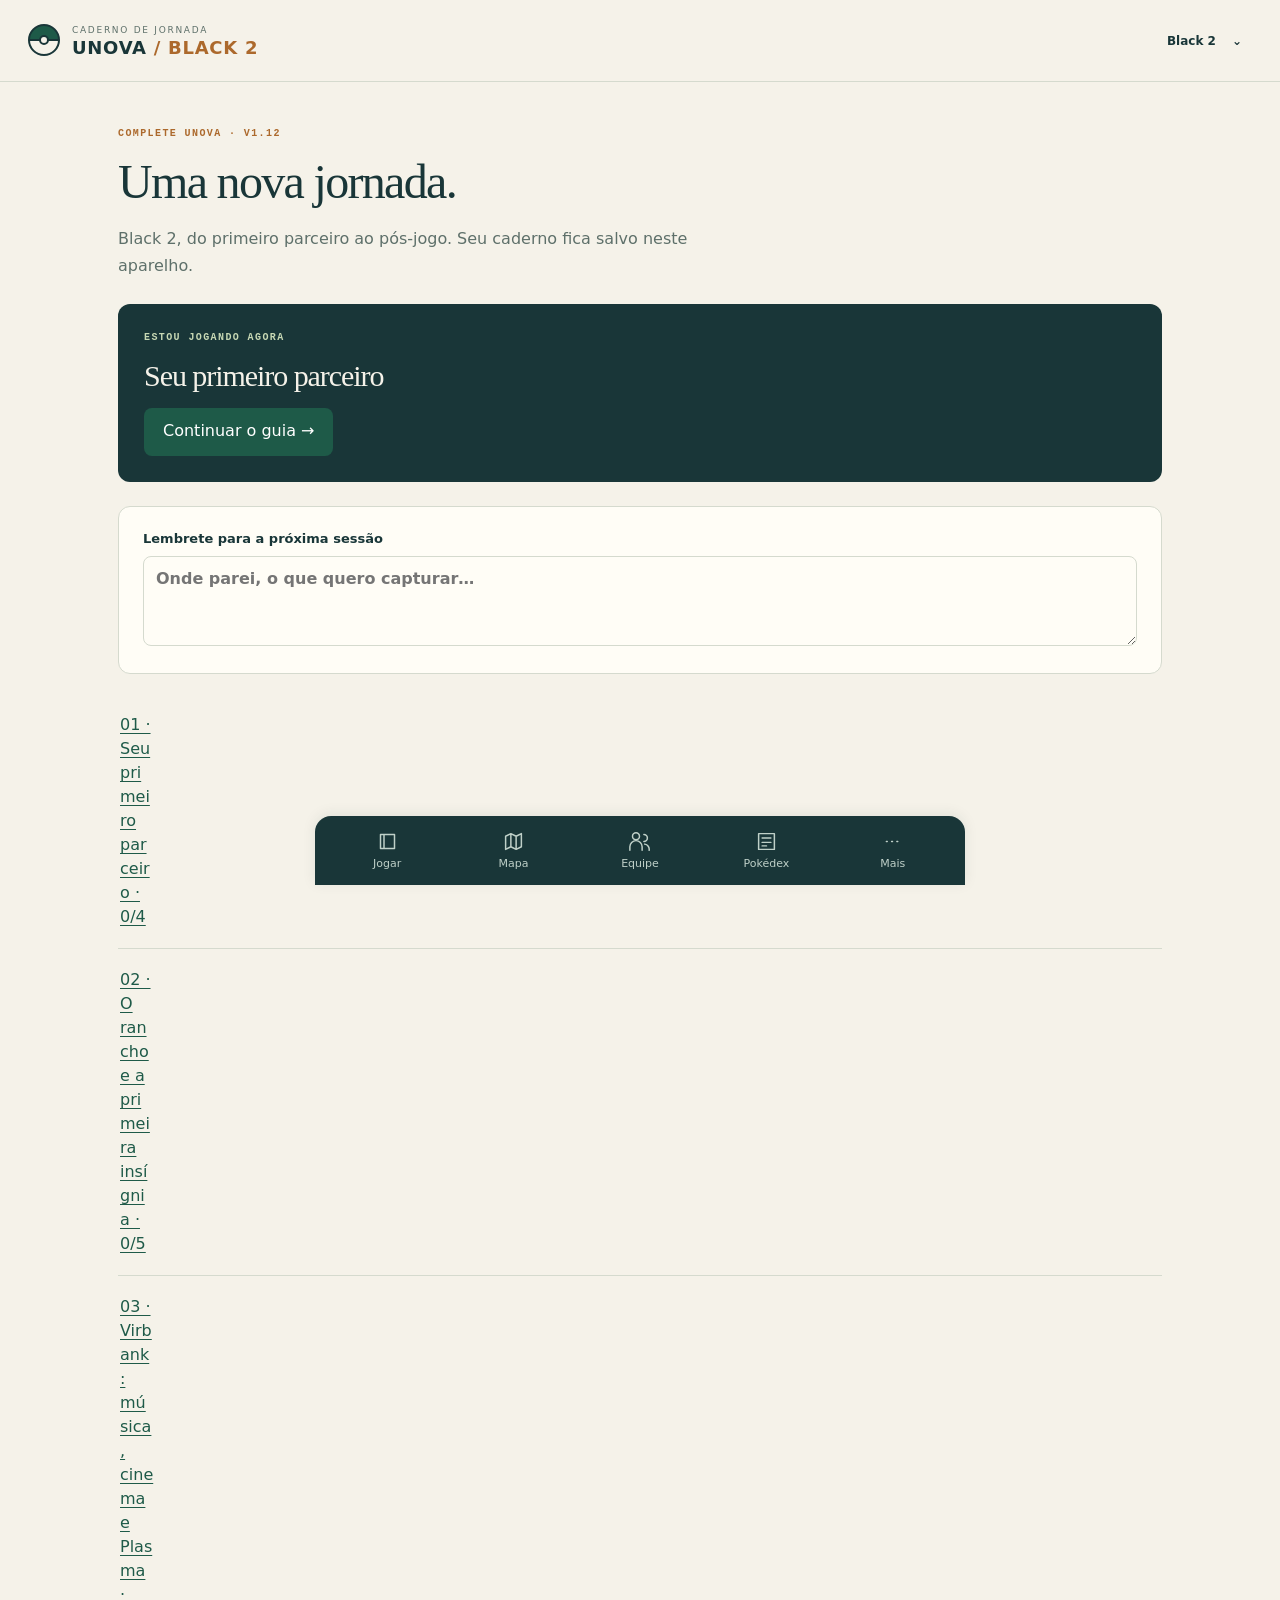
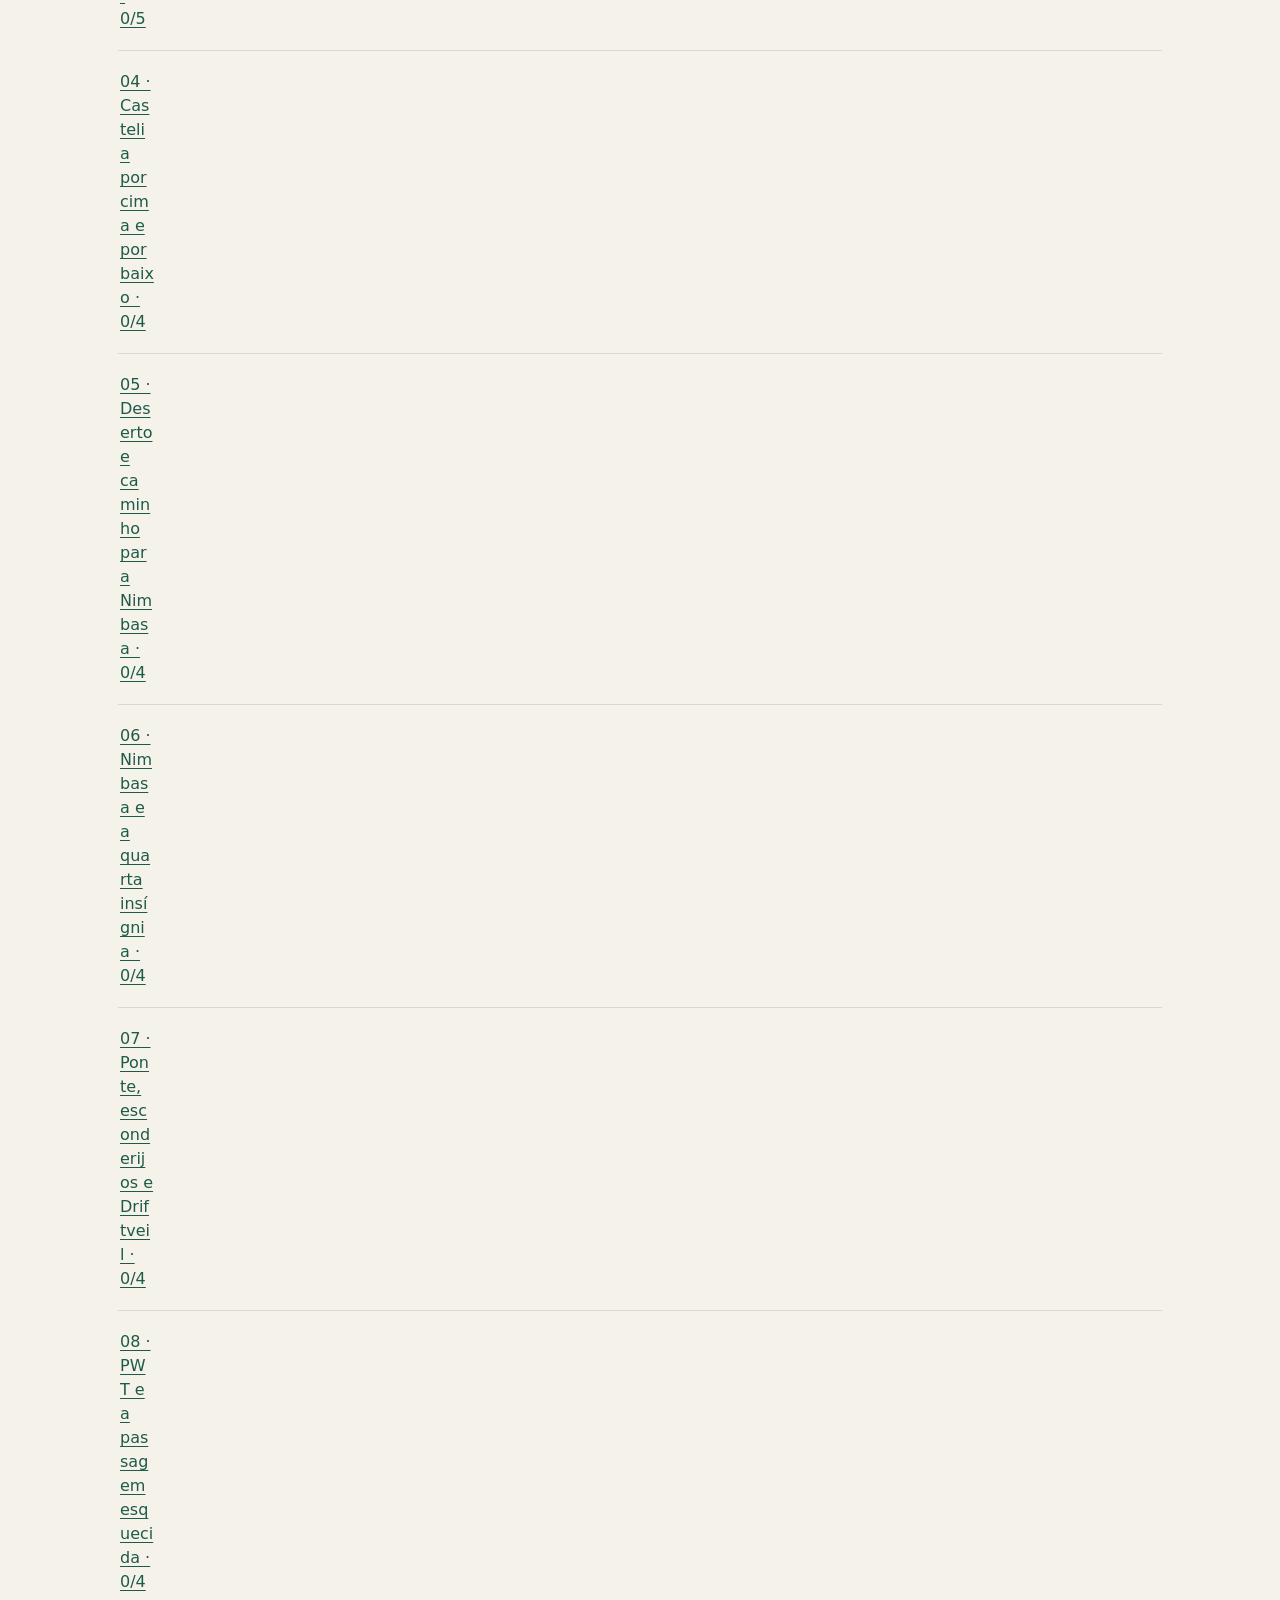
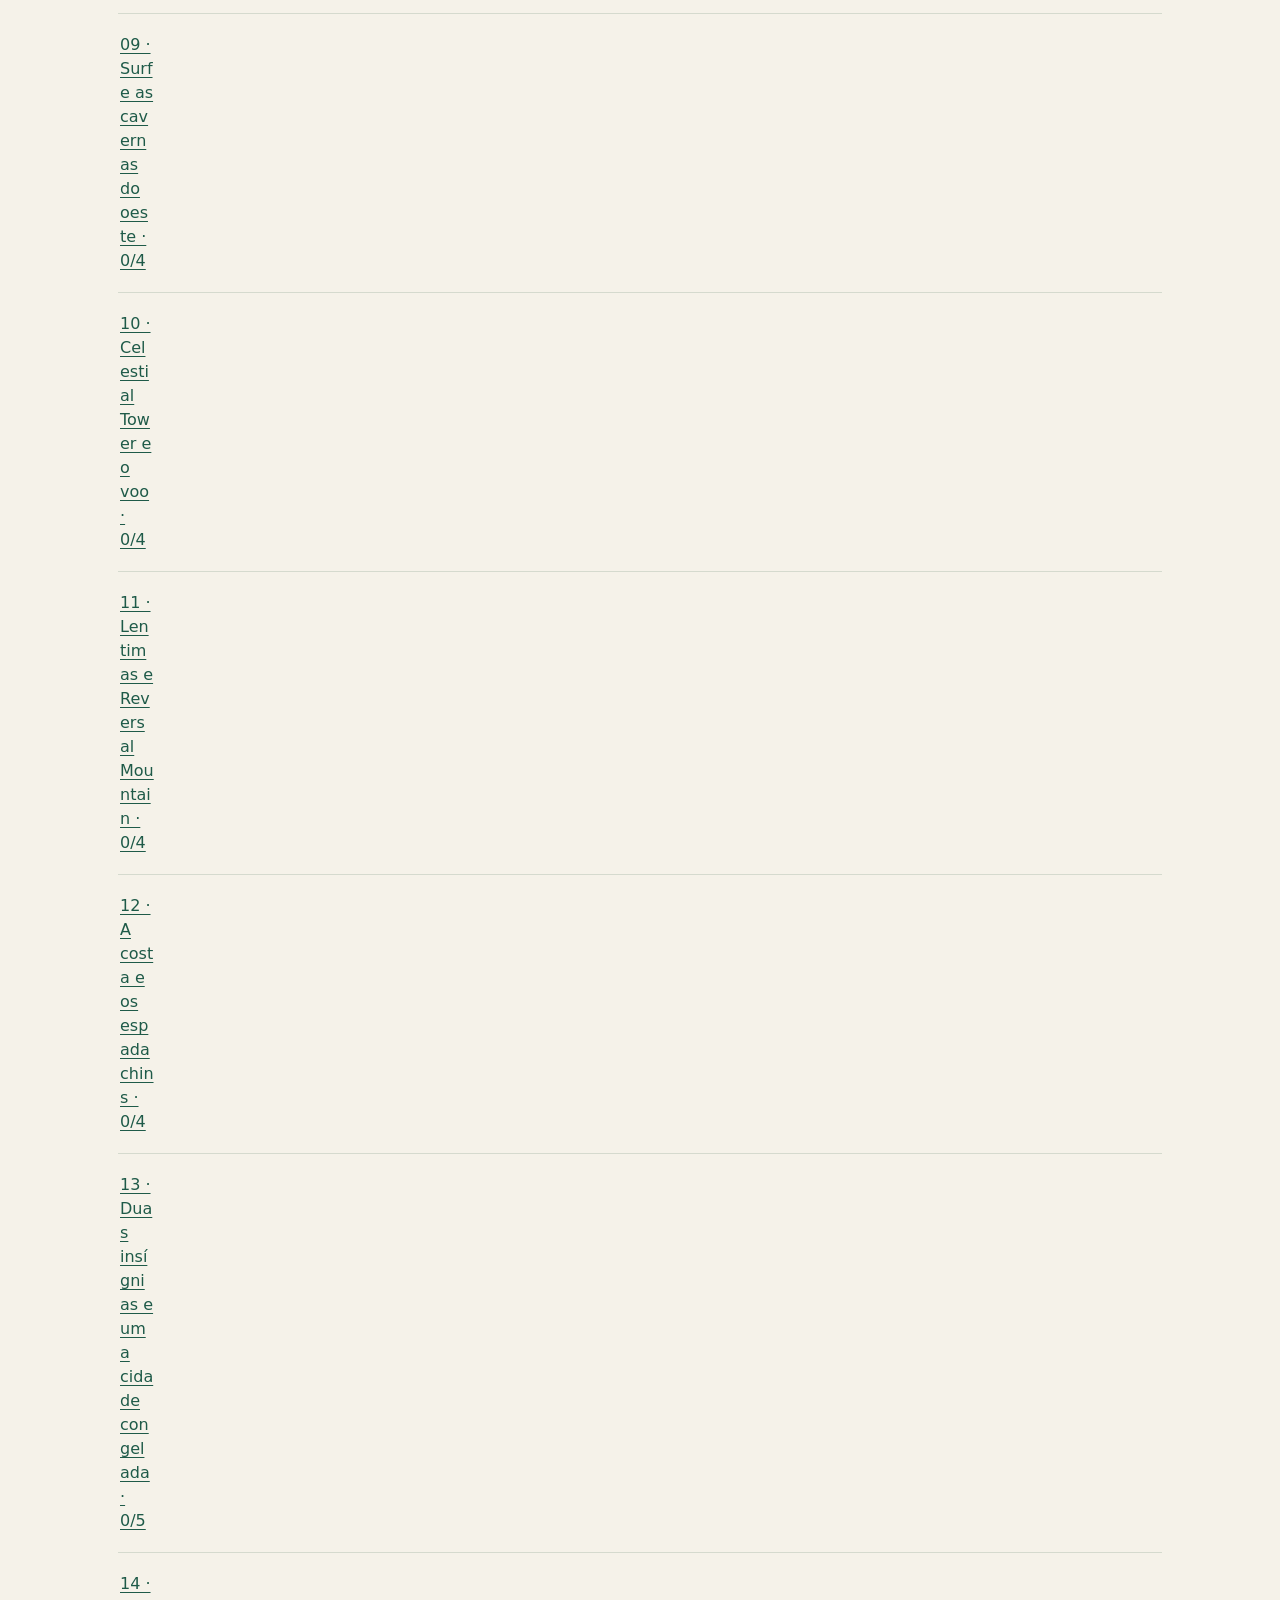
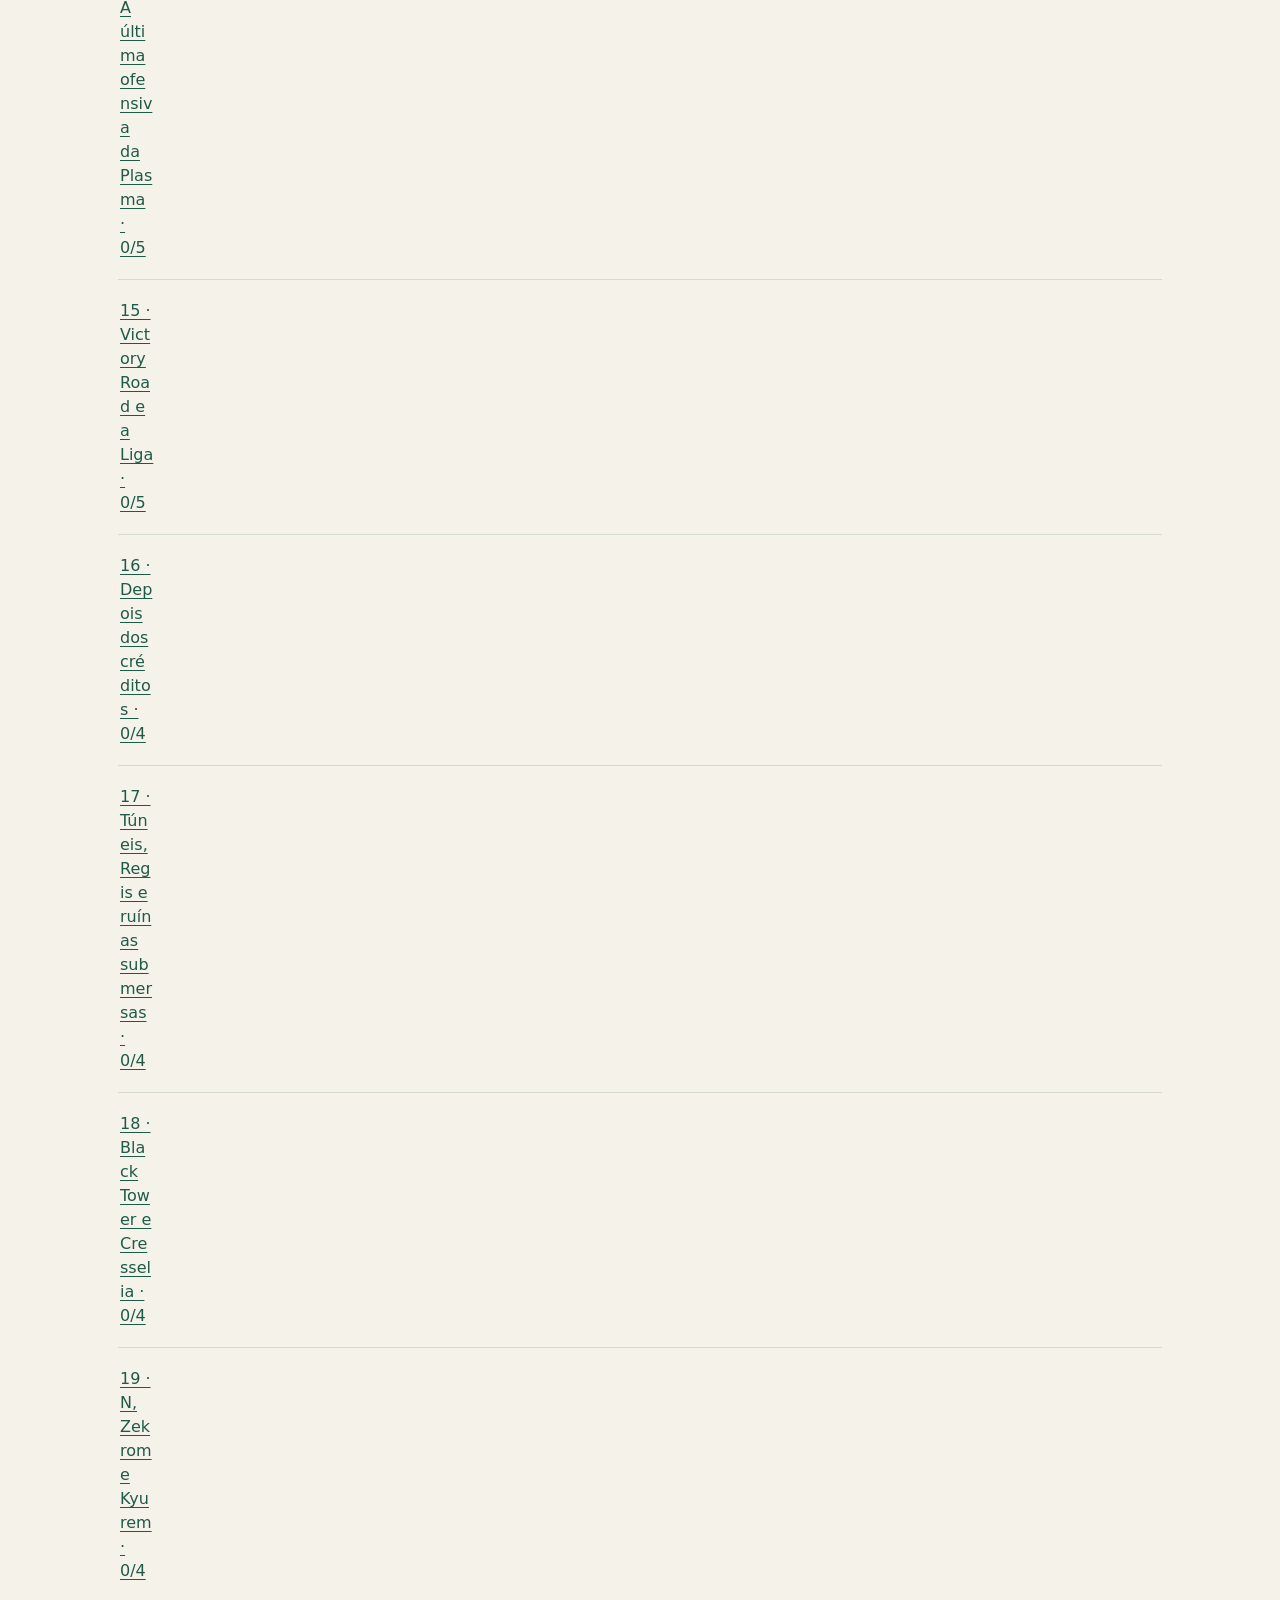
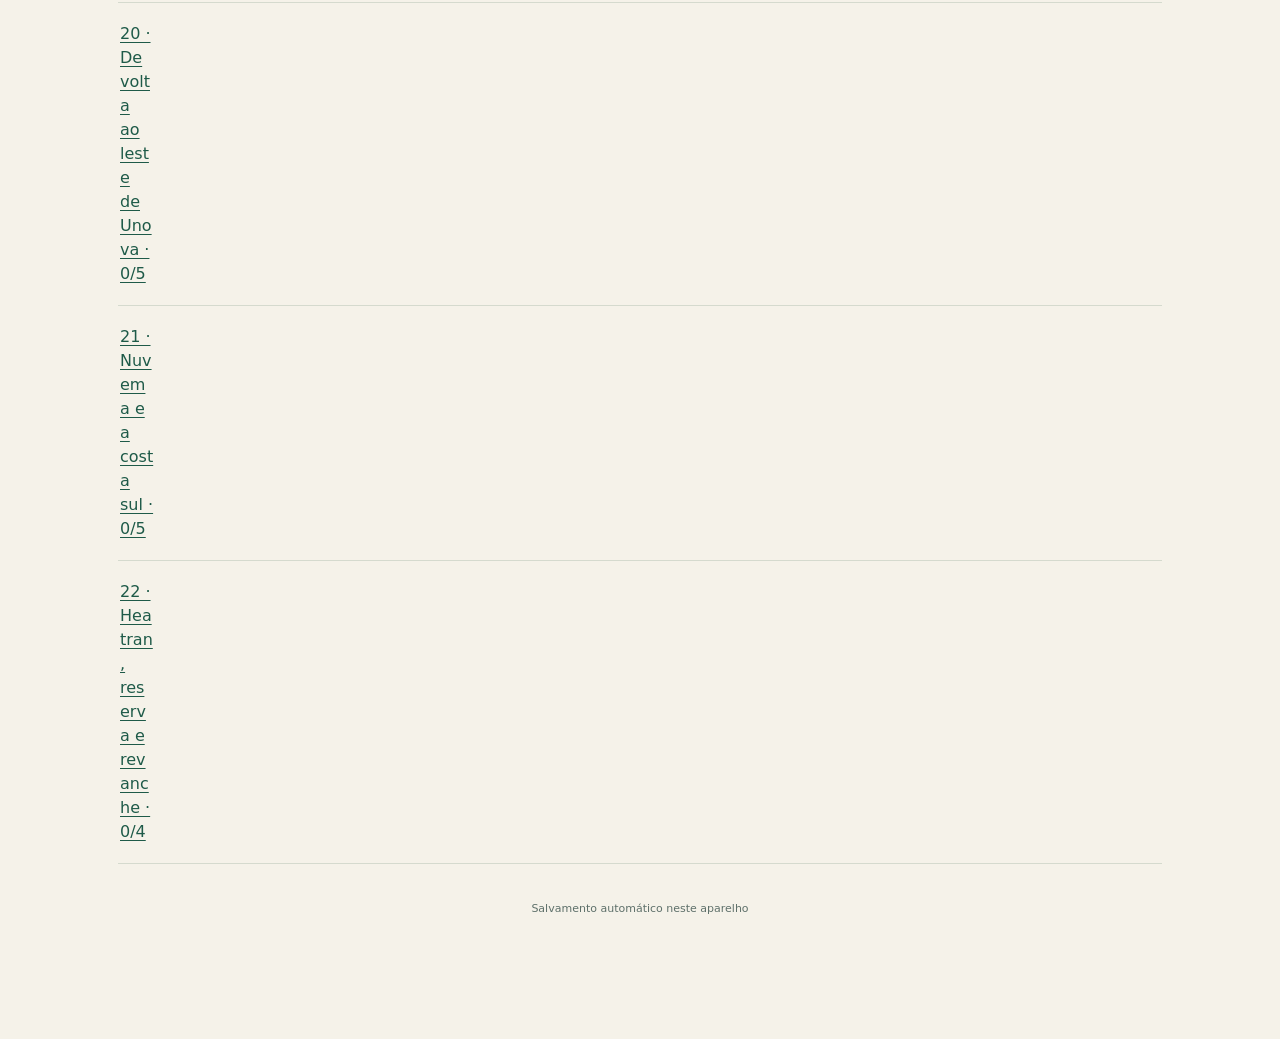
==== black2.html @ 2d2ae8ae "feat: add Black 2 Complete Unova journey, walkthrough and team planning" ====
<!doctype html><html lang="pt-BR"><head><meta charset="utf-8"><meta name="viewport" content="width=device-width, initial-scale=1, viewport-fit=cover"><meta name="theme-color" content="#173c3c"><meta name="description" content="Sua jornada em Pokémon Black 2: detonado por capítulos, encontros, TMs, equipe planejada e batalhas."><title>Unova / Black 2 — Sua jornada</title><link rel="icon" href="icons/unova.svg" type="image/svg+xml"><link rel="apple-touch-icon" href="apple-touch-icon.png"><link rel="manifest" href="manifest.webmanifest"><meta name="apple-mobile-web-app-capable" content="yes"><meta name="apple-mobile-web-app-title" content="Unova"><link rel="stylesheet" href="black2.css"></head><body>
<a class="skip" href="#content">Pular para o conteúdo</a><header class="masthead"><a class="wordmark" href="black2.html" aria-label="Unova Black 2"><span class="ball" aria-hidden="true"></span><span><small>CADERNO DE JORNADA</small><b>UNOVA <i>/ BLACK 2</i></b></span></a><details class="game-picker"><summary>Black 2 <span aria-hidden="true">⌄</span></summary><a href="index.html?game=black">Abrir Pokémon Black</a><p>Cada jogo tem seu próprio progresso.</p></details></header>
<main id="content" tabindex="-1"><p class="loading">Abrindo seu caderno…</p></main><nav class="dock" aria-label="Navegação principal"></nav><p id="save-status" role="status" aria-live="polite">Carregando progresso…</p><div id="notice" role="status" aria-live="polite"></div>
<script src="black2-data.js"></script><script src="black2-chapters.js"></script><script src="black2-extra.js"></script><script src="black2-hack-data.js"></script><script src="black2-hack.js"></script><script src="progress-store.js"></script><script src="combat-data.js"></script><script src="offline.js"></script><script src="black2.js"></script></body></html>
---- black2.css ----
:root{--paper:#f5f2e9;--card:#fffdf6;--ink:#193638;--muted:#5e706a;--green:#1e5a48;--line:#d5dace;--mint:#e7eddf;--gold:#ac692c;--danger:#9a3e29;font-family:'DM Sans',system-ui,sans-serif;color:var(--ink);background:var(--paper);font-synthesis:none;color-scheme:light}*{box-sizing:border-box}body{margin:0;padding-bottom:calc(102px + env(safe-area-inset-bottom));-webkit-text-size-adjust:100%}button,input,select,textarea{font:inherit;font-size:16px;color:inherit}button,a,input,select,textarea,summary{-webkit-tap-highlight-color:transparent}button,summary,a{touch-action:manipulation}button,select,input,textarea{border:1px solid var(--line);border-radius:8px;background:var(--card)}button{min-height:44px;padding:10px 15px;cursor:pointer;font-weight:600}button:hover{border-color:var(--green)}button:disabled{opacity:.5;cursor:default}button.primary{background:var(--green);color:white;border-color:var(--green)}button.quiet{background:transparent}a{color:var(--green);text-underline-offset:3px}a:focus-visible,button:focus-visible,summary:focus-visible,input:focus-visible,select:focus-visible,textarea:focus-visible{outline:3px solid #b8793c;outline-offset:3px}input,select,textarea{padding:12px;width:100%;min-height:48px}textarea{resize:vertical;min-height:90px}input[type=checkbox]{width:22px;height:22px;min-height:22px;accent-color:var(--green);flex:none}label{font-size:13px;font-weight:600;display:grid;gap:7px}h1,h2,h3,p{margin-top:0}h1,h2{font-family:Literata,Georgia,serif;font-weight:500;line-height:1.18;letter-spacing:-.035em}h1{font-size:clamp(32px,6vw,48px);margin-bottom:14px}h2{font-size:25px;margin-bottom:15px}h3{font-size:17px;line-height:1.4}p,li{line-height:1.7}small,.muted{color:var(--muted)}small{line-height:1.6}details>summary{list-style:none;cursor:pointer;min-height:52px;display:flex;justify-content:space-between;gap:16px;align-items:center;font-weight:600;padding:15px 0}details>summary::-webkit-details-marker{display:none}details>summary::after{content:'+';font-size:23px;font-weight:400;color:var(--green)}details[open]>summary::after{content:'−'}details{border-bottom:1px solid var(--line)}details p:last-child{margin-bottom:16px}.masthead{height:82px;max-width:1280px;margin:auto;padding:14px 28px;display:flex;align-items:center;justify-content:space-between;border-bottom:1px solid var(--line);gap:12px}.wordmark{display:flex;gap:12px;align-items:center;text-decoration:none;color:var(--ink)}.wordmark small{font-size:9px;letter-spacing:.19em;display:block}.wordmark b{font-size:18px;letter-spacing:.04em}.wordmark i{font-style:normal;color:var(--gold)}.ball{display:block;width:32px;height:32px;border:2px solid var(--ink);border-radius:50%;background:linear-gradient(var(--green) 45%,var(--ink) 45% 54%,var(--paper) 54%);position:relative;flex:none}.ball:after{content:'';position:absolute;inset:9px;border:2px solid var(--ink);border-radius:50%;background:var(--paper)}.game-picker{position:relative;border:0;font-size:12px}.game-picker summary{font-size:12px;padding:10px;white-space:nowrap}.game-picker summary:after{display:none}.game-picker[open]{z-index:15}.game-picker[open] a,.game-picker[open] p{position:absolute;right:0;width:235px;padding:16px;background:var(--card);box-shadow:0 8px 16px #183b3014;border:1px solid var(--line);margin:0}.game-picker[open] p{top:94px;font-size:12px;border-top:0}.game-picker[open] a{top:45px}main{max-width:1100px;padding:36px 28px;margin:auto;min-height:65vh}.eyebrow{font:600 10px/1.6 ui-monospace,monospace;letter-spacing:.14em;text-transform:uppercase;color:var(--gold);display:block;margin-bottom:12px}.lead{color:var(--muted);max-width:620px}.hero{padding:8px 0 25px}.hero .lead{margin-bottom:0}.grid{display:grid;grid-template-columns:minmax(0,1.6fr) minmax(240px,1fr);gap:32px}.card{padding:24px;border:1px solid var(--line);border-radius:12px;background:var(--card);margin-bottom:16px}.callout{padding:16px 18px;border-left:3px solid var(--gold);background:#efe6d6;margin:20px 0;font-size:14px;line-height:1.7}.callout p:last-child{margin-bottom:0}.resume{background:var(--ink);color:var(--paper);padding:26px;border-radius:12px;margin-bottom:24px}.resume .eyebrow{color:#c7d8b4}.resume h2{font-size:30px}.resume p{color:#d8e2d6}.resume button{background:#d8e6b7;color:var(--ink);border:0}.chips,.actions{display:flex;gap:8px;flex-wrap:wrap;align-items:center}.chips{margin:10px 0 18px}.chip{font-size:12px;min-height:36px;padding:7px 11px;border-radius:6px;background:var(--mint)}.tabs{display:flex;gap:5px;border-bottom:1px solid var(--line);padding-bottom:8px;margin-bottom:22px;overflow:auto}.tabs button{border:0;background:none;white-space:nowrap;font-size:14px}.tabs button[aria-pressed=true]{background:var(--ink);color:white}.chapter-list{display:grid}.chapter-link{display:grid;grid-template-columns:34px 1fr 18px;align-items:center;text-align:left;gap:12px;width:100%;border:0;border-bottom:1px solid var(--line);border-radius:0;padding:19px 2px;background:transparent}.chapter-link b{font-size:15px;display:block}.chapter-link small{display:block;margin-top:4px}.chapter-num{font:13px ui-monospace,monospace;color:var(--gold)}.chapter-link.done .chapter-num{color:var(--green)}.reader{max-width:720px;margin:auto}.reader-toolbar{display:flex;align-items:center;justify-content:space-between;gap:10px;margin-bottom:25px}.reader-toolbar button{font-size:13px}.reader .step{border-top:1px solid var(--line);padding:23px 0;scroll-margin-top:22px}.step label{display:flex;align-items:flex-start;gap:12px;font-size:17px;font-weight:600;line-height:1.5;cursor:pointer}.step p{padding-left:34px;margin:12px 0 0;font-size:16px}.step.checked label{color:var(--muted)}.step.checked{opacity:.8}.step-n{font:11px ui-monospace,monospace;color:var(--gold);margin-bottom:10px;display:block}.reading-progress{height:3px;background:var(--line);margin:20px 0}.reading-progress span{display:block;height:100%;background:var(--green)}.next-step{display:grid;gap:6px}.reader-footer{display:flex;justify-content:space-between;gap:12px;margin:28px 0}.reader-footer button{max-width:52%;font-size:13px}.entry{padding:15px 0;border-bottom:1px solid var(--line)}.entry:last-child{border-bottom:0}.entry b{display:block}.entry p{font-size:14px;margin:5px 0}.entry .actions{margin-top:10px}.entry small{display:block}.entry button{font-size:12px}.result-head{display:flex;align-items:center;justify-content:space-between;gap:14px}.result-head h3{margin:0}.badge{padding:3px 7px;background:var(--mint);font-size:11px;border-radius:4px;white-space:nowrap}.filters{display:grid;grid-template-columns:1fr 1fr;gap:12px;margin-bottom:20px}.filters .wide{grid-column:1/-1}.empty{padding:28px 4px;color:var(--muted);line-height:1.7}.team-grid{display:grid;grid-template-columns:repeat(2,minmax(0,1fr));gap:14px}.team-member{border:1px solid var(--line);border-radius:12px;background:var(--card);align-self:start;padding:0 19px}.team-member summary{min-height:85px}.team-member summary small{display:block;font-weight:400}.member-body{padding-bottom:20px}.member-body label{margin:16px 0}.move-grid{display:grid;grid-template-columns:1fr 1fr;gap:10px}.move-grid label{margin:5px 0}.member-body fieldset{margin:15px 0;padding:0;border:0}.member-body legend{font-size:13px;font-weight:600;margin-bottom:12px}.team-add{display:flex;gap:10px;margin:20px 0}.team-add select{flex:1;min-width:0}.mon-head{display:flex;gap:10px;align-items:center}.mon-number{font:11px ui-monospace,monospace;color:var(--gold)}.mini{width:48px;height:48px;object-fit:contain;image-rendering:pixelated}.timeline{padding-left:20px;border-left:1px solid var(--line);margin:20px 0}.timeline .entry{position:relative}.timeline .entry:before{content:'';position:absolute;left:-25px;top:22px;width:9px;height:9px;background:var(--green);border-radius:50%;border:2px solid var(--paper)}.battle-team{display:grid;grid-template-columns:repeat(2,minmax(0,1fr));gap:10px}.enemy{padding:12px;background:var(--mint);border-radius:8px}.enemy b{display:block}.enemy p{font-size:12px;margin:6px 0}.map-frame{height:430px;overflow:auto;border:1px solid var(--line);border-radius:12px;background:#dbe8e2;overscroll-behavior:contain;margin:18px 0}.map-frame svg{width:100%;min-width:700px;height:auto;display:block}.map-frame text{font:14px 'DM Sans',sans-serif;fill:var(--ink);paint-order:stroke;stroke:#edf1e7;stroke-width:5px;stroke-linejoin:round}.map-node{cursor:pointer}.map-node circle{fill:var(--paper);stroke:var(--green);stroke-width:3}.map-node.selected circle{fill:var(--gold);stroke:var(--paper);stroke-width:4}.map-node:focus-visible{outline:none}.map-node:focus-visible circle{stroke:var(--gold);stroke-width:6}.map-key{font-size:12px;color:var(--muted)}.dex-list{display:grid;grid-template-columns:repeat(3,minmax(0,1fr));gap:10px}.dex-card{padding:13px;background:var(--card);border:1px solid var(--line);border-radius:10px;text-align:left;display:flex;gap:10px;align-items:center}.dex-card b{font-size:14px;display:block}.dex-card small{font-size:11px}.dex-card.caught{background:var(--mint)}.pagination{display:flex;gap:12px;justify-content:center;align-items:center;margin:25px 0}.dock{position:fixed;z-index:30;bottom:0;left:50%;transform:translateX(-50%);width:min(100%,650px);display:grid;grid-template-columns:repeat(5,1fr);padding:6px 9px calc(6px + env(safe-area-inset-bottom));background:var(--ink);border-radius:16px 16px 0 0;box-shadow:0 -2px 14px #19363816}.dock button{border:0;background:none;border-radius:8px;color:#bfd0c8;display:grid;justify-items:center;gap:4px;font-size:11px;min-height:57px;padding:6px 3px}.dock button[aria-current=page]{color:#edf3de;background:#33524a}.dock svg{width:21px;height:21px;fill:none;stroke:currentColor;stroke-width:1.7;stroke-linecap:round;stroke-linejoin:round}#save-status{font-size:11px;text-align:center;color:var(--muted);margin:0 16px 10px}#notice{position:fixed;left:50%;bottom:calc(89px + env(safe-area-inset-bottom));transform:translateX(-50%);z-index:40;max-width:calc(100% - 32px);border-radius:8px;background:var(--ink);color:white;font-size:13px;padding:0;pointer-events:none}#notice:not(:empty){padding:12px 16px}.skip{position:absolute;left:-9999px}.skip:focus{left:10px;top:10px;z-index:100;background:white;padding:12px}progress{width:100%;accent-color:var(--green)}.searchline{display:flex;gap:10px}.searchline input{flex:1;min-width:0}.checkline{display:flex;align-items:center;gap:10px;min-height:48px}.danger{color:var(--danger)}.source{font-size:12px;margin-top:20px}.source a{display:inline-block;padding:8px 0}.more-grid{display:grid;grid-template-columns:1fr 1fr;gap:24px}.type-list{display:flex;gap:5px;flex-wrap:wrap}.reading-large .step p{font-size:19px;line-height:1.85}@media(min-width:900px){.dock{bottom:15px;padding-bottom:6px}body{padding-bottom:110px}.map-frame{height:560px}.map-frame svg{min-width:100%}}@media(max-width:700px){.masthead{height:72px;padding:10px 16px}.wordmark b{font-size:15px}.wordmark small{font-size:8px}.wordmark{gap:9px}.ball{width:28px;height:28px}.ball:after{inset:7px}.game-picker summary{padding:8px 2px}main{padding:25px 17px}.grid,.more-grid,.team-grid{grid-template-columns:1fr;gap:18px}.hero{padding-bottom:16px}.card{padding:19px}.resume{padding:23px}.resume h2{font-size:28px}.dex-list{grid-template-columns:repeat(2,minmax(0,1fr))}.dex-card{padding:10px;gap:5px}.dex-card .mini{width:35px;height:40px}.dex-card b{font-size:13px}.step p{padding-left:0!important}.battle-team{grid-template-columns:1fr}.map-frame{height:340px}.reader-toolbar{margin-bottom:22px}.filters{gap:10px}.reader h1{font-size:34px}.move-grid{grid-template-columns:1fr}.team-add button{padding:10px}.source{overflow-wrap:anywhere}.game-picker p{line-height:1.5}.reader-footer{padding-bottom:5px}}@media(prefers-reduced-motion:reduce){*{scroll-behavior:auto!important}}@media print{.dock,.masthead,.reader-toolbar,.reader-footer,#save-status,#notice,button{display:none!important}body{padding:0;background:white}main{max-width:none;padding:0}.step{break-inside:avoid}}

.dock a{display:grid;justify-items:center;align-content:center;gap:5px;color:#bfd0c8;text-decoration:none;min-height:57px;font-size:11px;border-radius:8px}.dock a[aria-current=page]{color:#edf3de;background:#33524a}.button{display:inline-flex;padding:13px 19px;min-height:48px;border-radius:8px;text-decoration:none;background:var(--green);color:white}.step label{display:flex;align-items:center;gap:13px;font-size:17px;line-height:1.5}.chapter-link{line-height:1.5}.searchline label{flex:1;min-width:0}.searchline{align-items:end}.map-frame svg{height:auto;display:block}.map-frame text{paint-order:stroke;stroke:#f5f2e9;stroke-width:4px;stroke-linejoin:round;pointer-events:none}summary{line-height:1.5}main{overflow-wrap:anywhere}.entry small{display:block}.team-member summary{display:flex;justify-content:space-between;gap:12px}.mini{line-height:1.6}.reader-footer a{min-height:44px;padding:12px 0}label.card{display:block;margin:20px 0}label.card textarea{margin-top:10px}
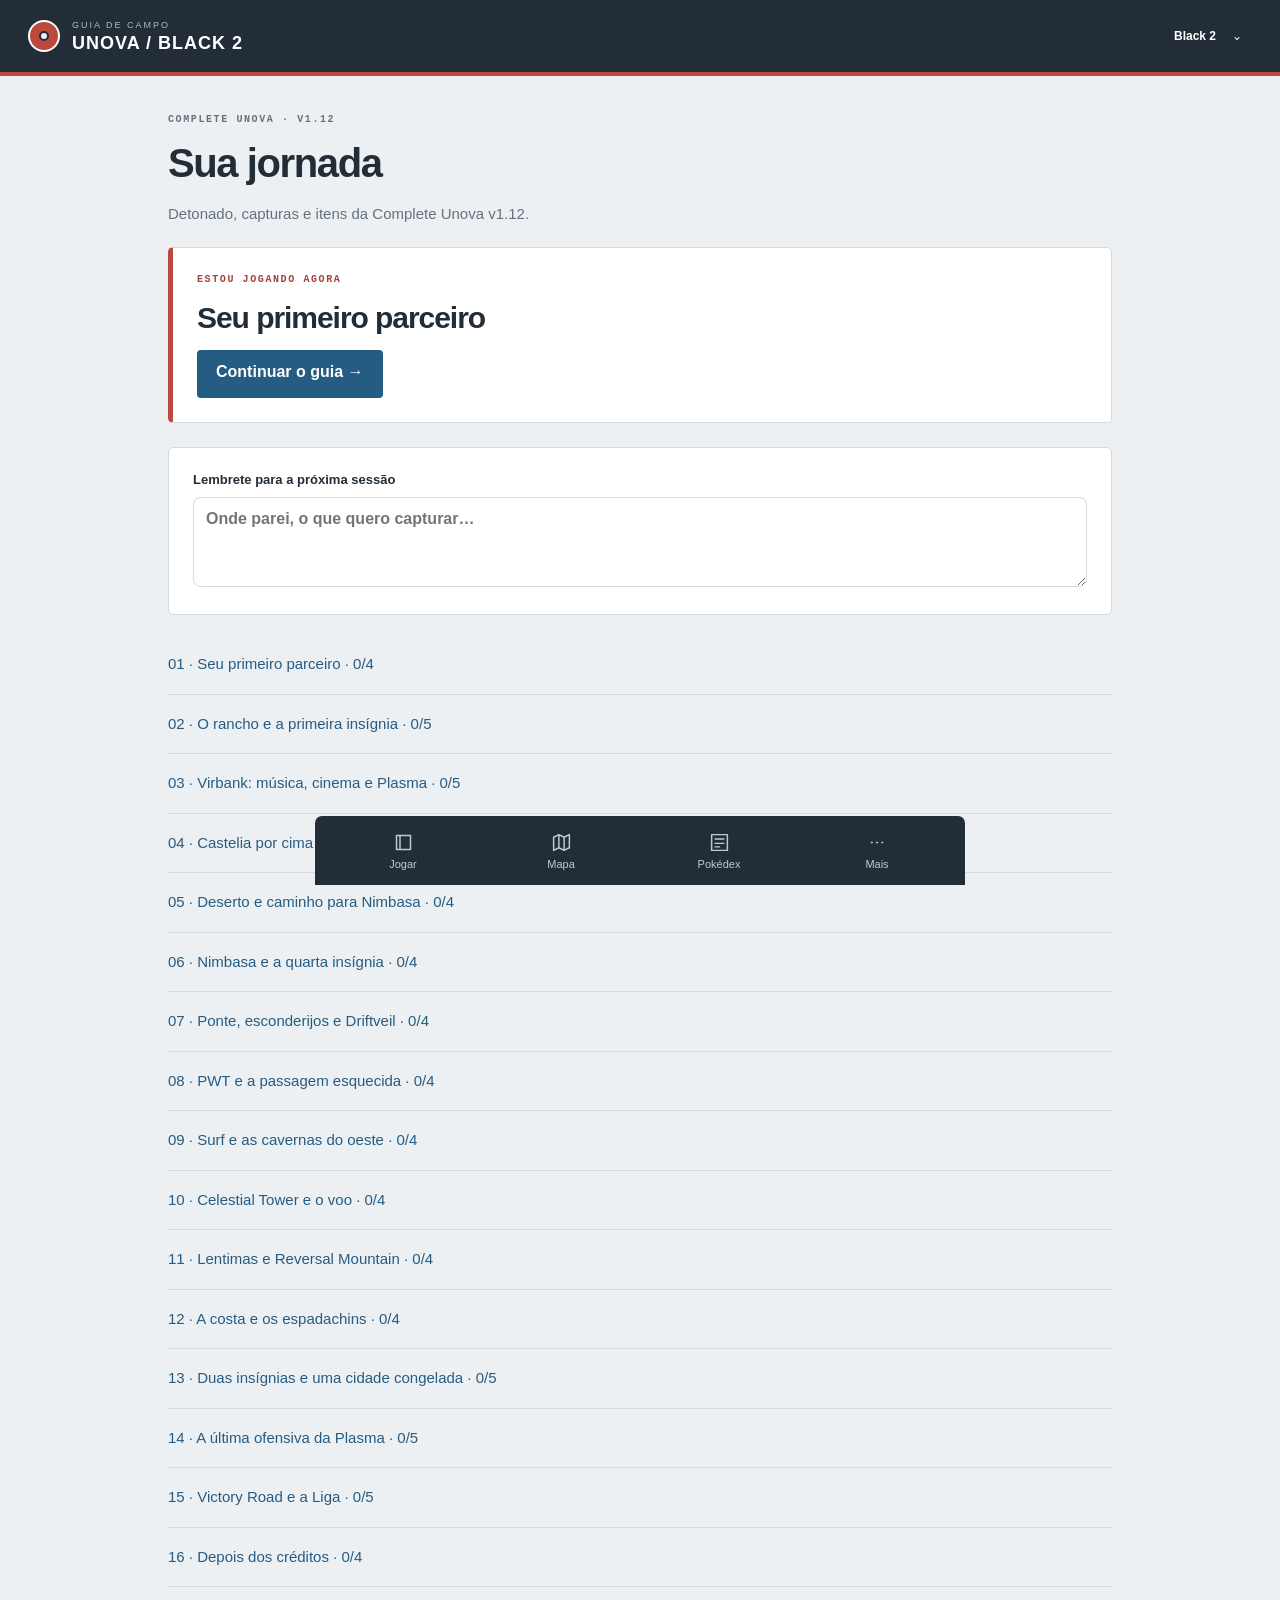
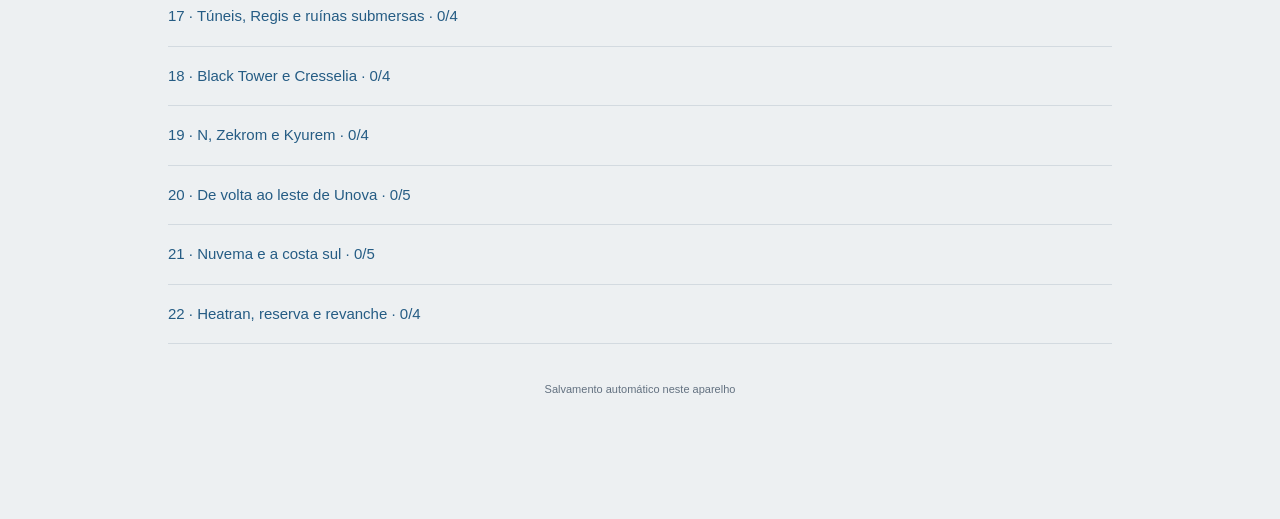
==== commit f2d52cc9: "design: compact encounter groups and remove Black 2 team planner" ====
--- a/black2.html
+++ b/black2.html
@@ -1,4 +1,4 @@
-<!doctype html><html lang="pt-BR"><head><meta charset="utf-8"><meta name="viewport" content="width=device-width, initial-scale=1, viewport-fit=cover"><meta name="theme-color" content="#173c3c"><meta name="description" content="Sua jornada em Pokémon Black 2: detonado por capítulos, encontros, TMs, equipe planejada e batalhas."><title>Unova / Black 2 — Sua jornada</title><link rel="icon" href="icons/unova.svg" type="image/svg+xml"><link rel="apple-touch-icon" href="apple-touch-icon.png"><link rel="manifest" href="manifest.webmanifest"><meta name="apple-mobile-web-app-capable" content="yes"><meta name="apple-mobile-web-app-title" content="Unova"><link rel="stylesheet" href="black2.css"></head><body>
-<a class="skip" href="#content">Pular para o conteúdo</a><header class="masthead"><a class="wordmark" href="black2.html" aria-label="Unova Black 2"><span class="ball" aria-hidden="true"></span><span><small>CADERNO DE JORNADA</small><b>UNOVA <i>/ BLACK 2</i></b></span></a><details class="game-picker"><summary>Black 2 <span aria-hidden="true">⌄</span></summary><a href="index.html?game=black">Abrir Pokémon Black</a><p>Cada jogo tem seu próprio progresso.</p></details></header>
+<!doctype html><html lang="pt-BR"><head><meta charset="utf-8"><meta name="viewport" content="width=device-width, initial-scale=1, viewport-fit=cover"><meta name="theme-color" content="#222d38"><meta name="description" content="Sua jornada em Pokémon Black 2: detonado por capítulos, encontros, TMs e batalhas."><title>Unova / Black 2 — Sua jornada</title><link rel="icon" href="icons/unova.svg" type="image/svg+xml"><link rel="apple-touch-icon" href="apple-touch-icon.png"><link rel="manifest" href="manifest.webmanifest"><meta name="apple-mobile-web-app-capable" content="yes"><meta name="apple-mobile-web-app-title" content="Unova"><link rel="stylesheet" href="black2.css"></head><body>
+<a class="skip" href="#content">Pular para o conteúdo</a><header class="masthead"><a class="wordmark" href="black2.html" aria-label="Unova Black 2"><span class="ball" aria-hidden="true"></span><span><small>GUIA DE CAMPO</small><b>UNOVA <i>/ BLACK 2</i></b></span></a><details class="game-picker"><summary>Black 2 <span aria-hidden="true">⌄</span></summary><a href="index.html?game=black">Abrir Pokémon Black</a><p>Cada jogo tem seu próprio progresso.</p></details></header>
 <main id="content" tabindex="-1"><p class="loading">Abrindo seu caderno…</p></main><nav class="dock" aria-label="Navegação principal"></nav><p id="save-status" role="status" aria-live="polite">Carregando progresso…</p><div id="notice" role="status" aria-live="polite"></div>
 <script src="black2-data.js"></script><script src="black2-chapters.js"></script><script src="black2-extra.js"></script><script src="black2-hack-data.js"></script><script src="black2-hack.js"></script><script src="progress-store.js"></script><script src="combat-data.js"></script><script src="offline.js"></script><script src="black2.js"></script></body></html>
--- a/black2.css
+++ b/black2.css
@@ -1,3 +1,8 @@
 :root{--paper:#f5f2e9;--card:#fffdf6;--ink:#193638;--muted:#5e706a;--green:#1e5a48;--line:#d5dace;--mint:#e7eddf;--gold:#ac692c;--danger:#9a3e29;font-family:'DM Sans',system-ui,sans-serif;color:var(--ink);background:var(--paper);font-synthesis:none;color-scheme:light}*{box-sizing:border-box}body{margin:0;padding-bottom:calc(102px + env(safe-area-inset-bottom));-webkit-text-size-adjust:100%}button,input,select,textarea{font:inherit;font-size:16px;color:inherit}button,a,input,select,textarea,summary{-webkit-tap-highlight-color:transparent}button,summary,a{touch-action:manipulation}button,select,input,textarea{border:1px solid var(--line);border-radius:8px;background:var(--card)}button{min-height:44px;padding:10px 15px;cursor:pointer;font-weight:600}button:hover{border-color:var(--green)}button:disabled{opacity:.5;cursor:default}button.primary{background:var(--green);color:white;border-color:var(--green)}button.quiet{background:transparent}a{color:var(--green);text-underline-offset:3px}a:focus-visible,button:focus-visible,summary:focus-visible,input:focus-visible,select:focus-visible,textarea:focus-visible{outline:3px solid #b8793c;outline-offset:3px}input,select,textarea{padding:12px;width:100%;min-height:48px}textarea{resize:vertical;min-height:90px}input[type=checkbox]{width:22px;height:22px;min-height:22px;accent-color:var(--green);flex:none}label{font-size:13px;font-weight:600;display:grid;gap:7px}h1,h2,h3,p{margin-top:0}h1,h2{font-family:Literata,Georgia,serif;font-weight:500;line-height:1.18;letter-spacing:-.035em}h1{font-size:clamp(32px,6vw,48px);margin-bottom:14px}h2{font-size:25px;margin-bottom:15px}h3{font-size:17px;line-height:1.4}p,li{line-height:1.7}small,.muted{color:var(--muted)}small{line-height:1.6}details>summary{list-style:none;cursor:pointer;min-height:52px;display:flex;justify-content:space-between;gap:16px;align-items:center;font-weight:600;padding:15px 0}details>summary::-webkit-details-marker{display:none}details>summary::after{content:'+';font-size:23px;font-weight:400;color:var(--green)}details[open]>summary::after{content:'−'}details{border-bottom:1px solid var(--line)}details p:last-child{margin-bottom:16px}.masthead{height:82px;max-width:1280px;margin:auto;padding:14px 28px;display:flex;align-items:center;justify-content:space-between;border-bottom:1px solid var(--line);gap:12px}.wordmark{display:flex;gap:12px;align-items:center;text-decoration:none;color:var(--ink)}.wordmark small{font-size:9px;letter-spacing:.19em;display:block}.wordmark b{font-size:18px;letter-spacing:.04em}.wordmark i{font-style:normal;color:var(--gold)}.ball{display:block;width:32px;height:32px;border:2px solid var(--ink);border-radius:50%;background:linear-gradient(var(--green) 45%,var(--ink) 45% 54%,var(--paper) 54%);position:relative;flex:none}.ball:after{content:'';position:absolute;inset:9px;border:2px solid var(--ink);border-radius:50%;background:var(--paper)}.game-picker{position:relative;border:0;font-size:12px}.game-picker summary{font-size:12px;padding:10px;white-space:nowrap}.game-picker summary:after{display:none}.game-picker[open]{z-index:15}.game-picker[open] a,.game-picker[open] p{position:absolute;right:0;width:235px;padding:16px;background:var(--card);box-shadow:0 8px 16px #183b3014;border:1px solid var(--line);margin:0}.game-picker[open] p{top:94px;font-size:12px;border-top:0}.game-picker[open] a{top:45px}main{max-width:1100px;padding:36px 28px;margin:auto;min-height:65vh}.eyebrow{font:600 10px/1.6 ui-monospace,monospace;letter-spacing:.14em;text-transform:uppercase;color:var(--gold);display:block;margin-bottom:12px}.lead{color:var(--muted);max-width:620px}.hero{padding:8px 0 25px}.hero .lead{margin-bottom:0}.grid{display:grid;grid-template-columns:minmax(0,1.6fr) minmax(240px,1fr);gap:32px}.card{padding:24px;border:1px solid var(--line);border-radius:12px;background:var(--card);margin-bottom:16px}.callout{padding:16px 18px;border-left:3px solid var(--gold);background:#efe6d6;margin:20px 0;font-size:14px;line-height:1.7}.callout p:last-child{margin-bottom:0}.resume{background:var(--ink);color:var(--paper);padding:26px;border-radius:12px;margin-bottom:24px}.resume .eyebrow{color:#c7d8b4}.resume h2{font-size:30px}.resume p{color:#d8e2d6}.resume button{background:#d8e6b7;color:var(--ink);border:0}.chips,.actions{display:flex;gap:8px;flex-wrap:wrap;align-items:center}.chips{margin:10px 0 18px}.chip{font-size:12px;min-height:36px;padding:7px 11px;border-radius:6px;background:var(--mint)}.tabs{display:flex;gap:5px;border-bottom:1px solid var(--line);padding-bottom:8px;margin-bottom:22px;overflow:auto}.tabs button{border:0;background:none;white-space:nowrap;font-size:14px}.tabs button[aria-pressed=true]{background:var(--ink);color:white}.chapter-list{display:grid}.chapter-link{display:grid;grid-template-columns:34px 1fr 18px;align-items:center;text-align:left;gap:12px;width:100%;border:0;border-bottom:1px solid var(--line);border-radius:0;padding:19px 2px;background:transparent}.chapter-link b{font-size:15px;display:block}.chapter-link small{display:block;margin-top:4px}.chapter-num{font:13px ui-monospace,monospace;color:var(--gold)}.chapter-link.done .chapter-num{color:var(--green)}.reader{max-width:720px;margin:auto}.reader-toolbar{display:flex;align-items:center;justify-content:space-between;gap:10px;margin-bottom:25px}.reader-toolbar button{font-size:13px}.reader .step{border-top:1px solid var(--line);padding:23px 0;scroll-margin-top:22px}.step label{display:flex;align-items:flex-start;gap:12px;font-size:17px;font-weight:600;line-height:1.5;cursor:pointer}.step p{padding-left:34px;margin:12px 0 0;font-size:16px}.step.checked label{color:var(--muted)}.step.checked{opacity:.8}.step-n{font:11px ui-monospace,monospace;color:var(--gold);margin-bottom:10px;display:block}.reading-progress{height:3px;background:var(--line);margin:20px 0}.reading-progress span{display:block;height:100%;background:var(--green)}.next-step{display:grid;gap:6px}.reader-footer{display:flex;justify-content:space-between;gap:12px;margin:28px 0}.reader-footer button{max-width:52%;font-size:13px}.entry{padding:15px 0;border-bottom:1px solid var(--line)}.entry:last-child{border-bottom:0}.entry b{display:block}.entry p{font-size:14px;margin:5px 0}.entry .actions{margin-top:10px}.entry small{display:block}.entry button{font-size:12px}.result-head{display:flex;align-items:center;justify-content:space-between;gap:14px}.result-head h3{margin:0}.badge{padding:3px 7px;background:var(--mint);font-size:11px;border-radius:4px;white-space:nowrap}.filters{display:grid;grid-template-columns:1fr 1fr;gap:12px;margin-bottom:20px}.filters .wide{grid-column:1/-1}.empty{padding:28px 4px;color:var(--muted);line-height:1.7}.team-grid{display:grid;grid-template-columns:repeat(2,minmax(0,1fr));gap:14px}.team-member{border:1px solid var(--line);border-radius:12px;background:var(--card);align-self:start;padding:0 19px}.team-member summary{min-height:85px}.team-member summary small{display:block;font-weight:400}.member-body{padding-bottom:20px}.member-body label{margin:16px 0}.move-grid{display:grid;grid-template-columns:1fr 1fr;gap:10px}.move-grid label{margin:5px 0}.member-body fieldset{margin:15px 0;padding:0;border:0}.member-body legend{font-size:13px;font-weight:600;margin-bottom:12px}.team-add{display:flex;gap:10px;margin:20px 0}.team-add select{flex:1;min-width:0}.mon-head{display:flex;gap:10px;align-items:center}.mon-number{font:11px ui-monospace,monospace;color:var(--gold)}.mini{width:48px;height:48px;object-fit:contain;image-rendering:pixelated}.timeline{padding-left:20px;border-left:1px solid var(--line);margin:20px 0}.timeline .entry{position:relative}.timeline .entry:before{content:'';position:absolute;left:-25px;top:22px;width:9px;height:9px;background:var(--green);border-radius:50%;border:2px solid var(--paper)}.battle-team{display:grid;grid-template-columns:repeat(2,minmax(0,1fr));gap:10px}.enemy{padding:12px;background:var(--mint);border-radius:8px}.enemy b{display:block}.enemy p{font-size:12px;margin:6px 0}.map-frame{height:430px;overflow:auto;border:1px solid var(--line);border-radius:12px;background:#dbe8e2;overscroll-behavior:contain;margin:18px 0}.map-frame svg{width:100%;min-width:700px;height:auto;display:block}.map-frame text{font:14px 'DM Sans',sans-serif;fill:var(--ink);paint-order:stroke;stroke:#edf1e7;stroke-width:5px;stroke-linejoin:round}.map-node{cursor:pointer}.map-node circle{fill:var(--paper);stroke:var(--green);stroke-width:3}.map-node.selected circle{fill:var(--gold);stroke:var(--paper);stroke-width:4}.map-node:focus-visible{outline:none}.map-node:focus-visible circle{stroke:var(--gold);stroke-width:6}.map-key{font-size:12px;color:var(--muted)}.dex-list{display:grid;grid-template-columns:repeat(3,minmax(0,1fr));gap:10px}.dex-card{padding:13px;background:var(--card);border:1px solid var(--line);border-radius:10px;text-align:left;display:flex;gap:10px;align-items:center}.dex-card b{font-size:14px;display:block}.dex-card small{font-size:11px}.dex-card.caught{background:var(--mint)}.pagination{display:flex;gap:12px;justify-content:center;align-items:center;margin:25px 0}.dock{position:fixed;z-index:30;bottom:0;left:50%;transform:translateX(-50%);width:min(100%,650px);display:grid;grid-template-columns:repeat(5,1fr);padding:6px 9px calc(6px + env(safe-area-inset-bottom));background:var(--ink);border-radius:16px 16px 0 0;box-shadow:0 -2px 14px #19363816}.dock button{border:0;background:none;border-radius:8px;color:#bfd0c8;display:grid;justify-items:center;gap:4px;font-size:11px;min-height:57px;padding:6px 3px}.dock button[aria-current=page]{color:#edf3de;background:#33524a}.dock svg{width:21px;height:21px;fill:none;stroke:currentColor;stroke-width:1.7;stroke-linecap:round;stroke-linejoin:round}#save-status{font-size:11px;text-align:center;color:var(--muted);margin:0 16px 10px}#notice{position:fixed;left:50%;bottom:calc(89px + env(safe-area-inset-bottom));transform:translateX(-50%);z-index:40;max-width:calc(100% - 32px);border-radius:8px;background:var(--ink);color:white;font-size:13px;padding:0;pointer-events:none}#notice:not(:empty){padding:12px 16px}.skip{position:absolute;left:-9999px}.skip:focus{left:10px;top:10px;z-index:100;background:white;padding:12px}progress{width:100%;accent-color:var(--green)}.searchline{display:flex;gap:10px}.searchline input{flex:1;min-width:0}.checkline{display:flex;align-items:center;gap:10px;min-height:48px}.danger{color:var(--danger)}.source{font-size:12px;margin-top:20px}.source a{display:inline-block;padding:8px 0}.more-grid{display:grid;grid-template-columns:1fr 1fr;gap:24px}.type-list{display:flex;gap:5px;flex-wrap:wrap}.reading-large .step p{font-size:19px;line-height:1.85}@media(min-width:900px){.dock{bottom:15px;padding-bottom:6px}body{padding-bottom:110px}.map-frame{height:560px}.map-frame svg{min-width:100%}}@media(max-width:700px){.masthead{height:72px;padding:10px 16px}.wordmark b{font-size:15px}.wordmark small{font-size:8px}.wordmark{gap:9px}.ball{width:28px;height:28px}.ball:after{inset:7px}.game-picker summary{padding:8px 2px}main{padding:25px 17px}.grid,.more-grid,.team-grid{grid-template-columns:1fr;gap:18px}.hero{padding-bottom:16px}.card{padding:19px}.resume{padding:23px}.resume h2{font-size:28px}.dex-list{grid-template-columns:repeat(2,minmax(0,1fr))}.dex-card{padding:10px;gap:5px}.dex-card .mini{width:35px;height:40px}.dex-card b{font-size:13px}.step p{padding-left:0!important}.battle-team{grid-template-columns:1fr}.map-frame{height:340px}.reader-toolbar{margin-bottom:22px}.filters{gap:10px}.reader h1{font-size:34px}.move-grid{grid-template-columns:1fr}.team-add button{padding:10px}.source{overflow-wrap:anywhere}.game-picker p{line-height:1.5}.reader-footer{padding-bottom:5px}}@media(prefers-reduced-motion:reduce){*{scroll-behavior:auto!important}}@media print{.dock,.masthead,.reader-toolbar,.reader-footer,#save-status,#notice,button{display:none!important}body{padding:0;background:white}main{max-width:none;padding:0}.step{break-inside:avoid}}
 
 .dock a{display:grid;justify-items:center;align-content:center;gap:5px;color:#bfd0c8;text-decoration:none;min-height:57px;font-size:11px;border-radius:8px}.dock a[aria-current=page]{color:#edf3de;background:#33524a}.button{display:inline-flex;padding:13px 19px;min-height:48px;border-radius:8px;text-decoration:none;background:var(--green);color:white}.step label{display:flex;align-items:center;gap:13px;font-size:17px;line-height:1.5}.chapter-link{line-height:1.5}.searchline label{flex:1;min-width:0}.searchline{align-items:end}.map-frame svg{height:auto;display:block}.map-frame text{paint-order:stroke;stroke:#f5f2e9;stroke-width:4px;stroke-linejoin:round;pointer-events:none}summary{line-height:1.5}main{overflow-wrap:anywhere}.entry small{display:block}.team-member summary{display:flex;justify-content:space-between;gap:12px}.mini{line-height:1.6}.reader-footer a{min-height:44px;padding:12px 0}label.card{display:block;margin:20px 0}label.card textarea{margin-top:10px}
+.chapter-link{display:block;width:100%;padding:17px 2px;text-decoration:none;overflow-wrap:normal}.chapter-link:hover{background:var(--mint)}.step label{grid-template-columns:none}.step.checked{border-left:3px solid var(--green);padding-left:16px}.map-frame{position:relative}.map-frame svg a:focus{outline:3px solid var(--gold)}
+
+.reading-progress{height:auto;background:transparent;padding:12px 0;border-bottom:1px solid var(--line);font-size:13px;color:var(--muted)}.map-frame{height:auto;max-height:65vh}.map-frame text{font-size:19px}.map-controls{display:flex;gap:10px}.map-controls button{flex:1}.team-member{margin-top:18px}
+/* Black 2 field guide: compact route lists, restrained DS-era interface. */
+:root{--paper:#edf0f2;--card:#fff;--ink:#222d38;--muted:#637180;--green:#255c84;--line:#d3dae0;--mint:#e6eff5;--gold:#bd493d;font-family:Arial,Helvetica,sans-serif;background:var(--paper);color:var(--ink)}h1,h2,h3{font-family:Arial,Helvetica,sans-serif;letter-spacing:-.035em;font-weight:750}h1{font-size:clamp(28px,5vw,40px)}h2{font-size:23px}.masthead{background:#222d38;color:#fff;border-bottom:4px solid #bb493e;height:76px}.wordmark,.wordmark i{color:#fff}.wordmark small{color:#aebbc8;letter-spacing:2px}.wordmark b{letter-spacing:1px}.game-picker summary{color:#fff}.game-picker a,.game-picker p{color:var(--ink)}.ball{background:#bd493d;border-color:#fff}.eyebrow{color:var(--muted);letter-spacing:1.6px}.hero{padding:0 0 20px}.hero .lead{font-size:15px;max-width:560px}.resume{border-radius:5px;background:#fff;color:var(--ink);border:1px solid var(--line);border-left:5px solid #bb493e;padding:24px}.resume .eyebrow{color:#a34237}.resume h2{color:var(--ink)}.button{background:#255c84;border-radius:4px;font-weight:700}.card,.team-member{border-radius:5px;box-shadow:none}.dock{border-radius:7px 7px 0 0;grid-template-columns:repeat(4,1fr);background:#222d38;box-shadow:none}.dock a[aria-current=page]{background:#364959;color:#fff}.dock a{color:#bdc9d3}.chapter-link{border-bottom:1px solid var(--line);font-size:15px;padding:18px 0}.atlas-panel{border:1px solid var(--line);background:white;border-radius:5px;margin-bottom:15px;overflow:hidden}.atlas-panel>summary{padding:14px 16px;font-size:14px;font-weight:700}.map-controls{padding:0 12px}.map-controls button{font-size:13px;min-height:40px;border-radius:4px}.map-frame{border:0;border-radius:0;margin:12px 0 0;max-height:60vh}.area-picker{display:flex;align-items:center;gap:13px;font-size:12px;text-transform:uppercase;letter-spacing:1px}.area-picker select{flex:1;min-width:0;text-transform:none;letter-spacing:0}.area-meta{display:flex;justify-content:space-between;align-items:center;gap:12px;font-size:12px;color:var(--muted);padding:19px 0 14px}.area-meta a{font-weight:700}.area-tabs{display:grid;grid-template-columns:1fr 1fr;border-bottom:1px solid #aebbc7;margin-bottom:18px}.area-tabs button{border:0;border-radius:0;background:transparent;color:var(--muted);border-bottom:3px solid transparent;padding:12px;font-size:14px}.area-tabs button[aria-pressed=true]{color:var(--ink);border-bottom-color:#bb493e}.capture-toolbar{display:flex;align-items:center;justify-content:space-between;gap:12px;margin:0 0 12px}.capture-toolbar>span{font-size:12px;color:var(--muted);line-height:1.5}.capture-toolbar select{font-size:13px;min-height:42px;padding:8px;max-width:175px;border-radius:4px}.capture-groups{display:grid;gap:12px}.capture-group{background:white;border:1px solid #cbd4dc;border-radius:5px;overflow:hidden}.capture-group>summary{display:flex;align-items:center;justify-content:space-between;padding:13px 15px;background:#e1e8ee;gap:12px;font-size:14px;font-weight:700;min-height:48px}.capture-group>summary:after,.capture-row>summary:after{display:none}.group-count{font-size:11px;font-weight:400;color:#536576}.capture-row{border-top:1px solid #e5e9ed}.capture-row>summary{display:flex;align-items:center;gap:12px;min-height:67px;padding:12px 15px}.dex-stamp{font:12px ui-monospace,monospace;color:#687a89;min-width:34px}.capture-name{font-size:15px;font-weight:700;flex:1;min-width:0}.capture-name small{display:block;font-size:10px;font-weight:400;color:#758390;margin-top:3px;letter-spacing:.3px}.capture-metrics{font:12px ui-monospace,monospace;text-align:right;white-space:nowrap}.capture-metrics small{display:block;color:#255c84;font-size:12px;font-weight:700;margin-top:4px}.row-chevron{color:#738695;font-size:17px}.capture-row[open] .row-chevron{transform:rotate(180deg)}.capture-row[open]>summary{background:#f0f5f8}.capture-detail{padding:2px 15px 13px 61px;border-top:1px dashed #d6e0e7}.capture-location{padding-top:12px;font-size:12px}.capture-location b{font-size:12px}.capture-location p{margin:4px 0;color:#596b7a;line-height:1.6}.capture-actions{display:flex;align-items:center;justify-content:space-between;gap:10px;font-size:12px;margin-top:10px}.capture-actions .checkline{font-size:12px;font-weight:400}.data-note{margin-top:17px;color:var(--muted);font-size:12px}.data-note summary{font-size:12px;min-height:44px;padding:12px 0}.data-note p{padding:0 0 12px;max-width:650px}.area-items{background:#fff;border:1px solid var(--line);border-radius:5px;padding:0 16px}.caught-mark{color:#28744f}.sr-only{position:absolute;width:1px;height:1px;padding:0;margin:-1px;overflow:hidden;clip:rect(0,0,0,0);white-space:nowrap;border:0}.reader h1{font-family:Arial,Helvetica,sans-serif}.step p{font-size:16px}.step label{font-size:16px}.dex-card{background:#fff;border-radius:4px;text-decoration:none;font-size:14px}main{max-width:1000px}@media(max-width:700px){.masthead{height:68px}.hero{padding-bottom:14px}.hero h1{font-size:28px;margin-bottom:7px}.capture-toolbar>span{max-width:145px}.capture-toolbar select{max-width:155px}.capture-row>summary{gap:9px;padding:11px 12px}.capture-detail{padding-left:15px}.reader h1{font-size:29px}.resume h2{font-size:24px}.map-controls button{min-height:44px}.dock a{min-height:57px}.area-meta{font-size:11px}main{padding-top:22px}}
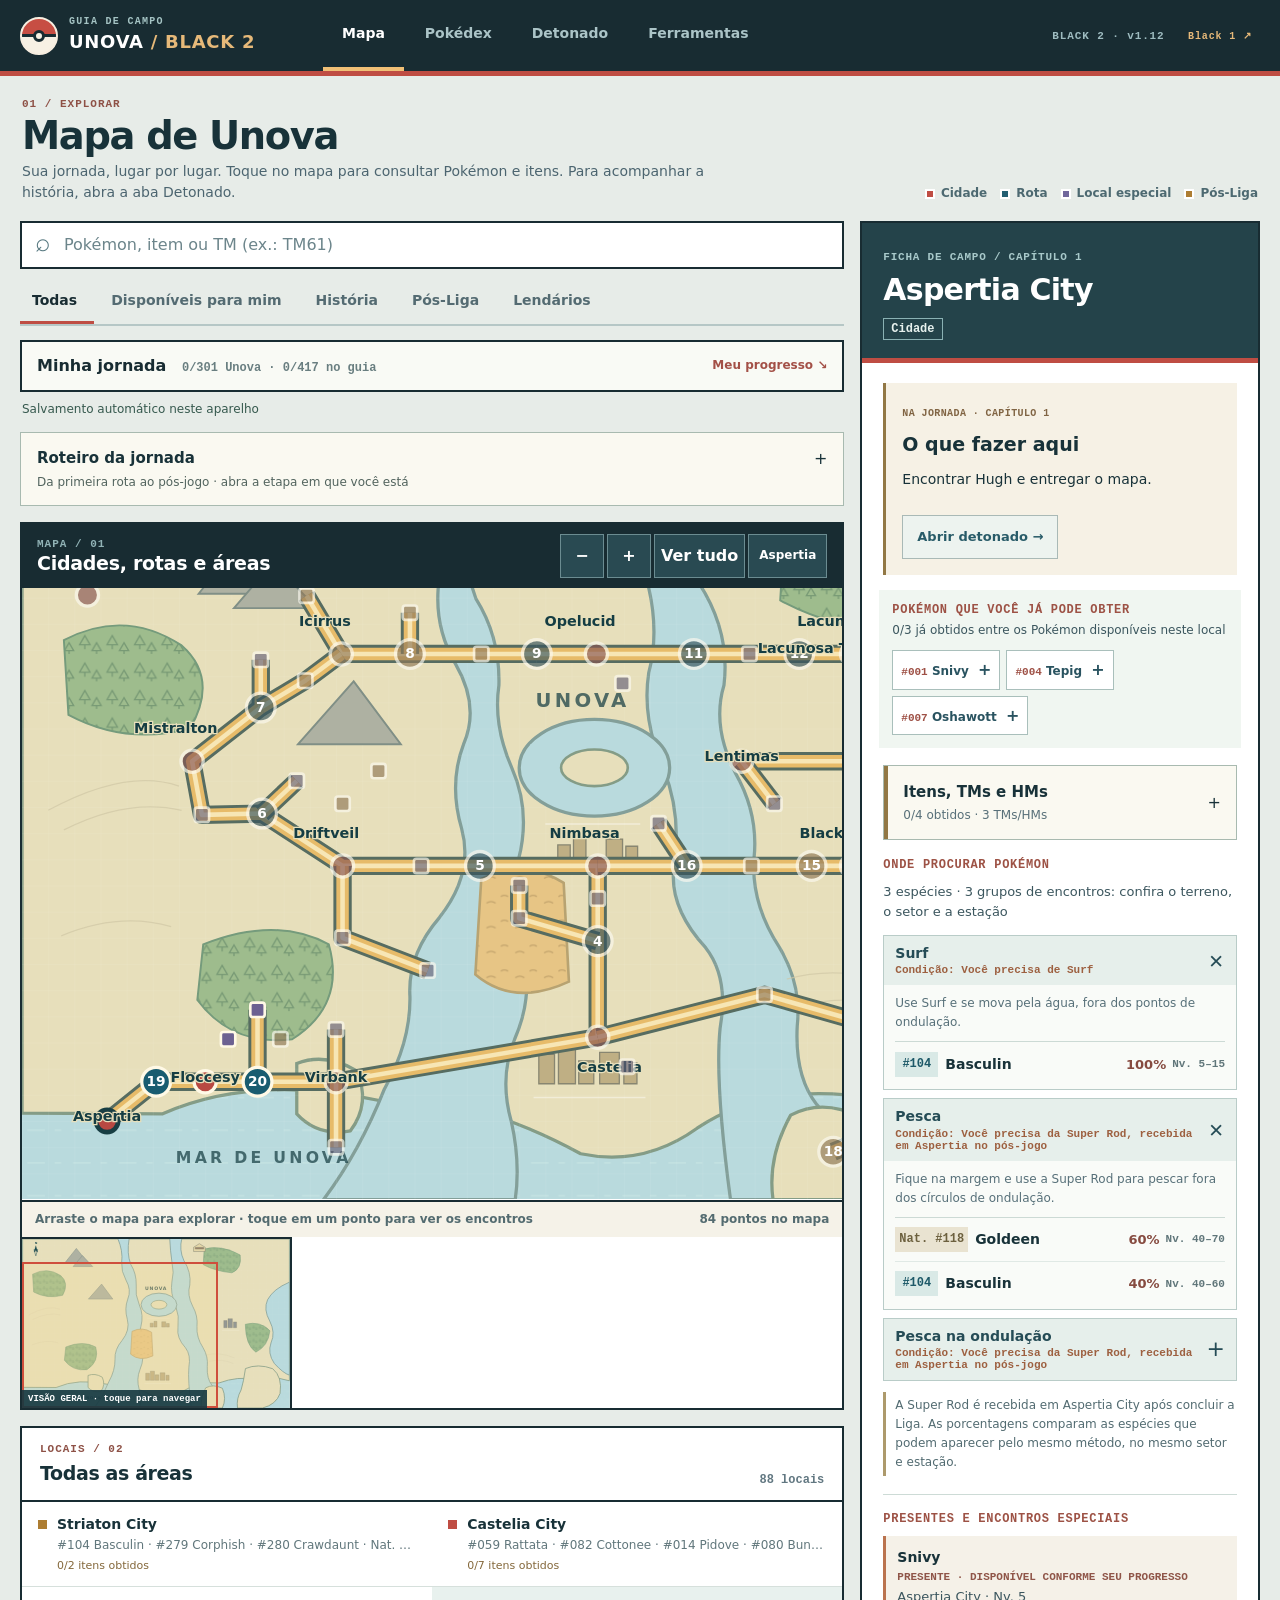
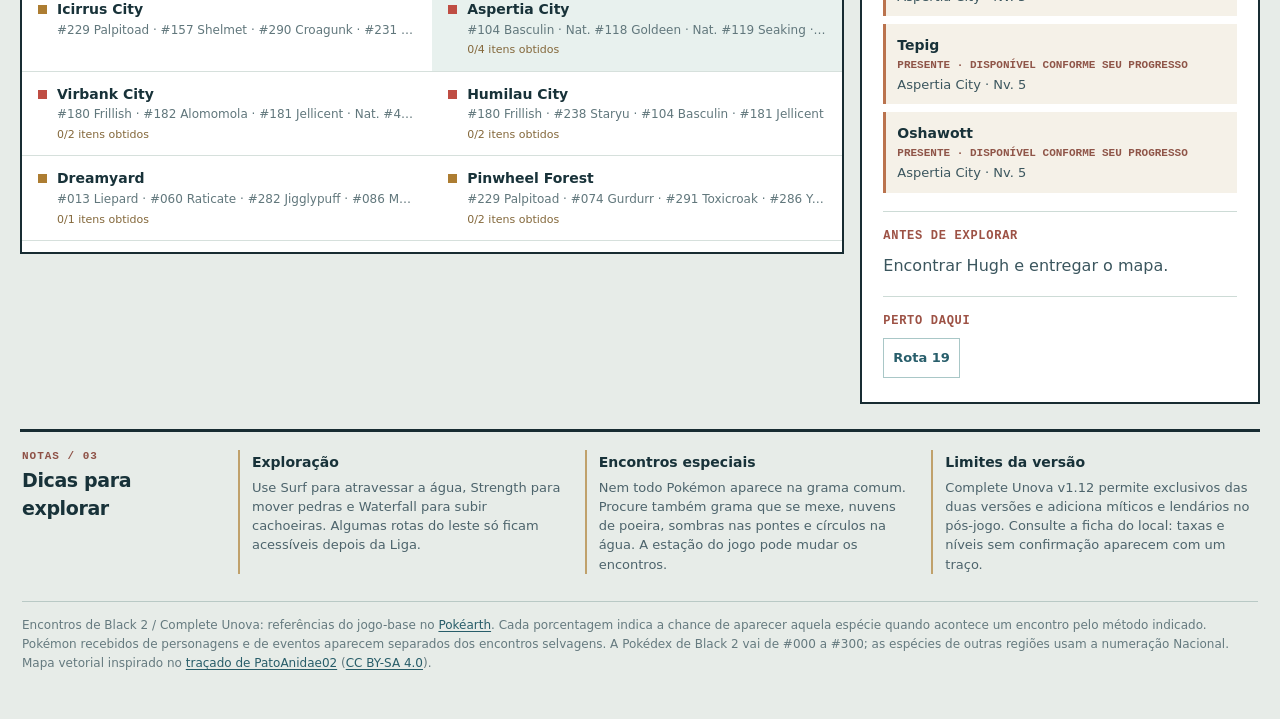
==== commit 6f1f5941: "Restore Black 1 interface for Black 2 with walkthrough and hack data" ====
--- a/black2.html
+++ b/black2.html
@@ -1,4 +1,52 @@
-<!doctype html><html lang="pt-BR"><head><meta charset="utf-8"><meta name="viewport" content="width=device-width, initial-scale=1, viewport-fit=cover"><meta name="theme-color" content="#222d38"><meta name="description" content="Sua jornada em Pokémon Black 2: detonado por capítulos, encontros, TMs e batalhas."><title>Unova / Black 2 — Sua jornada</title><link rel="icon" href="icons/unova.svg" type="image/svg+xml"><link rel="apple-touch-icon" href="apple-touch-icon.png"><link rel="manifest" href="manifest.webmanifest"><meta name="apple-mobile-web-app-capable" content="yes"><meta name="apple-mobile-web-app-title" content="Unova"><link rel="stylesheet" href="black2.css"></head><body>
-<a class="skip" href="#content">Pular para o conteúdo</a><header class="masthead"><a class="wordmark" href="black2.html" aria-label="Unova Black 2"><span class="ball" aria-hidden="true"></span><span><small>GUIA DE CAMPO</small><b>UNOVA <i>/ BLACK 2</i></b></span></a><details class="game-picker"><summary>Black 2 <span aria-hidden="true">⌄</span></summary><a href="index.html?game=black">Abrir Pokémon Black</a><p>Cada jogo tem seu próprio progresso.</p></details></header>
-<main id="content" tabindex="-1"><p class="loading">Abrindo seu caderno…</p></main><nav class="dock" aria-label="Navegação principal"></nav><p id="save-status" role="status" aria-live="polite">Carregando progresso…</p><div id="notice" role="status" aria-live="polite"></div>
-<script src="black2-data.js"></script><script src="black2-chapters.js"></script><script src="black2-extra.js"></script><script src="black2-hack-data.js"></script><script src="black2-hack.js"></script><script src="progress-store.js"></script><script src="combat-data.js"></script><script src="offline.js"></script><script src="black2.js"></script></body></html>
+<!doctype html>
+<html lang="pt-BR">
+<head>
+  <meta charset="utf-8">
+  <meta name="viewport" content="width=device-width, initial-scale=1, viewport-fit=cover">
+  <meta name="theme-color" content="#182b31">
+  <meta name="description" content="Mapa interativo de Unova em Pokémon Black e lista dos 156 Pokémon na ordem da Pokédex original. Encontros, métodos e requisitos por área.">
+  <title>Unova — Mapa e Pokédex de Pokémon Black 2</title>
+  <link rel="icon" type="image/svg+xml" href="icons/unova.svg">
+  <link rel="icon" type="image/png" sizes="32x32" href="icons/favicon-32.png">
+  <link rel="apple-touch-icon" sizes="180x180" href="apple-touch-icon.png">
+  <link rel="manifest" href="manifest.webmanifest">
+  <meta name="apple-mobile-web-app-capable" content="yes">
+  <meta name="apple-mobile-web-app-title" content="Unova Black 2">
+  <meta name="apple-mobile-web-app-status-bar-style" content="default">
+  <link rel="stylesheet" href="style.css">
+  <link rel="stylesheet" href="planner.css">
+  <link rel="stylesheet" href="black2-walkthrough.css">
+</head>
+<body>
+
+  <header class="topbar">
+    <div class="brand"><span class="brand-mark" aria-hidden="true"><i></i></span><div><small>GUIA DE CAMPO</small><strong>UNOVA<span> / BLACK 2</span></strong></div></div>
+    <nav class="view-nav" aria-label="Navegação principal"><button type="button" class="view-tab active" data-view="map" aria-pressed="true"><svg class="nav-icon" viewBox="0 0 24 24" fill="none" stroke="currentColor" stroke-width="1.7" stroke-linecap="round" stroke-linejoin="round" aria-hidden="true"><path d="m3 5 6-2 6 2 6-2v16l-6 2-6-2-6 2Z"/><path d="M9 3v16M15 5v16"/></svg>Mapa</button><button type="button" class="view-tab" data-view="dex" aria-pressed="false"><svg class="nav-icon" viewBox="0 0 24 24" fill="none" stroke="currentColor" stroke-width="1.7" stroke-linecap="round" stroke-linejoin="round" aria-hidden="true"><rect x="5" y="3" width="14" height="18" rx="2"/><path d="M9 7h6M9 12h6M9 17h3"/></svg>Pokédex</button><button type="button" class="view-tab" data-view="play" aria-pressed="false"><svg class="nav-icon" viewBox="0 0 24 24" fill="none" stroke="currentColor" stroke-width="1.7" stroke-linecap="round" stroke-linejoin="round" aria-hidden="true"><path d="m9 5 11 7-11 7Z"/><path d="M4 5v14"/></svg>Detonado</button><button type="button" class="view-tab" data-view="tools" aria-pressed="false"><svg class="nav-icon" viewBox="0 0 24 24" fill="none" stroke="currentColor" stroke-width="1.7" stroke-linecap="round" stroke-linejoin="round" aria-hidden="true"><circle cx="5" cy="12" r="1"/><circle cx="12" cy="12" r="1"/><circle cx="19" cy="12" r="1"/></svg>Ferramentas</button></nav>
+    <span class="edition">BLACK 2 · v1.12 <a href="index.html?game=black" class="game-return">Black 1 ↗</a></span>
+  </header>
+  <main>
+    <div id="map-view">
+      <section class="intro" aria-labelledby="page-title"><div><span class="section-index">01 / EXPLORAR</span><h1 id="page-title">Mapa de Unova</h1><p>Sua jornada, lugar por lugar. Toque no mapa para consultar Pokémon e itens. Para acompanhar a história, abra a aba Detonado.</p></div><div class="quick-key" aria-label="Legenda"><span><i class="key city"></i>Cidade</span><span><i class="key route"></i>Rota</span><span><i class="key special"></i>Local especial</span><span><i class="key post"></i>Pós-Liga</span></div></section>
+      <section class="workspace" aria-label="Explorar o mapa">
+        <div class="explore-column">
+          <div class="searchbar"><label class="search-box"><span class="search-icon" aria-hidden="true">⌕</span><span class="sr-only">Buscar Pokémon, item ou lugar</span><input id="search" type="search" autocomplete="off" placeholder="Pokémon, item ou TM (ex.: TM61)"></label><button id="clear" class="clear-button" type="button" aria-label="Limpar busca" hidden>Limpar</button></div>
+          <div id="pokemon-finder" class="pokemon-finder" hidden></div>
+          <div class="filters" role="group" aria-label="Filtrar áreas"><button type="button" class="filter active" data-phase="all" aria-pressed="true">Todas</button><button type="button" class="filter" data-phase="available" aria-pressed="false">Disponíveis para mim</button><button type="button" class="filter" data-phase="story" aria-pressed="false">História</button><button type="button" class="filter" data-phase="post" aria-pressed="false">Pós-Liga</button><button type="button" class="filter" data-phase="legend" aria-pressed="false">Lendários</button></div>
+          <details class="progress-panel"><summary><span>Minha jornada <b id="progress-summary">0/301 Unova</b></span><span>Meu progresso ↘</span></summary><div class="progress-controls"><label>Insígnias <select id="badge-count" aria-label="Número de insígnias"><option value="0">0</option><option value="1">1</option><option value="2">2</option><option value="3">3</option><option value="4">4</option><option value="5">5</option><option value="6">6</option><option value="7">7</option><option value="8">8</option></select></label><label>Estação <select id="season-select"><option value="all">Não informada</option><option value="Spring">Primavera</option><option value="Summer">Verão</option><option value="Autumn">Outono</option><option value="Winter">Inverno</option></select></label><label>Inicial <select id="starter-select"><option value="">Não escolhido</option><option value="Snivy">Snivy</option><option value="Tepig">Tepig</option><option value="Oshawott">Oshawott</option></select></label><label>Fóssil <select id="fossil-select"><option value="">Não escolhido</option><option value="Tirtouga">Tirtouga</option><option value="Archen">Archen</option></select></label><label><input id="league-toggle" type="checkbox"> Venci a Liga (Iris)</label><label><input id="surf-toggle" type="checkbox"> Tenho Surf</label><label><input id="strength-toggle" type="checkbox"> Tenho Strength (mover pedras)</label><label><input id="cobalion-toggle" type="checkbox"> Encontrei Cobalion</label><label><input id="rod-toggle" type="checkbox"> Tenho a Super Rod (vara de pesca)</label><label><input id="trade-toggle" type="checkbox"> Incluir trocas com personagens</label><label><input id="event-toggle" type="checkbox"> Conferir encontros especiais</label></div><p>Atualize suas insígnias e os recursos que já tem. O filtro “Disponíveis para mim” usa essas informações para mostrar encontros compatíveis com seu avanço. Algumas áreas também dependem de acontecimentos da história. As marcações ficam salvas automaticamente neste aparelho.</p><div class="progress-transfer"><button id="export-progress" type="button">Baixar cópia do progresso</button><label class="import-button">Restaurar cópia <input id="import-progress" type="file" accept="application/json,.json"></label></div></details><p id="save-status" class="save-status" role="status" aria-live="polite">Carregando sua jornada…</p>
+          <details class="story-outline"><summary><span><b>Roteiro da jornada</b><small>Da primeira rota ao pós-jogo · abra a etapa em que você está</small></span><span aria-hidden="true">+</span></summary><div id="story-chapters"></div></details>
+          <section class="map-card" aria-labelledby="map-title"><div class="map-heading"><div><span class="section-index">MAPA / 01</span><h2 id="map-title">Cidades, rotas e áreas</h2></div><div class="map-actions"><button id="zoom-out" type="button" aria-label="Diminuir zoom">−</button><button id="zoom-in" type="button" aria-label="Aumentar zoom">+</button><button id="fit-map" type="button" aria-label="Ver mapa inteiro">Ver tudo</button><button id="recenter" type="button" aria-label="Voltar a Aspertia">Aspertia</button></div></div><div id="map-viewport" class="map-viewport" tabindex="0" aria-label="Mapa de Unova. Arraste para navegar."><svg id="map" viewBox="0 0 1712 1080" role="group" aria-label="Mapa de Unova com cidades, rotas e pontos selecionáveis"></svg></div><div class="map-foot"><span>Arraste o mapa para explorar · toque em um ponto para ver os encontros</span><span id="map-count"></span></div><div id="mini-map" class="mini-map" role="button" tabindex="0" aria-label="Visão geral de Unova. Toque para navegar."><img src="black2-base.svg" alt=""><span id="mini-focus"></span><small>VISÃO GERAL · toque para navegar</small></div></section>
+          <section class="results" aria-labelledby="results-title"><div class="results-head"><div><span class="section-index">LOCAIS / 02</span><h2 id="results-title">Todas as áreas</h2></div><span id="result-count" class="result-count"></span></div><div id="results-list" class="results-list"></div></section>
+        </div>
+        <aside id="detail" class="detail" aria-live="polite" aria-label="Detalhes da área"></aside>
+      </section>
+      <section class="field-notes" aria-labelledby="notes-title"><div class="notes-heading"><span class="section-index">NOTAS / 03</span><h2 id="notes-title">Dicas para explorar</h2></div><div class="notes-grid"><div><b>Exploração</b><p>Use Surf para atravessar a água, Strength para mover pedras e Waterfall para subir cachoeiras. Algumas rotas do leste só ficam acessíveis depois da Liga.</p></div><div><b>Encontros especiais</b><p>Nem todo Pokémon aparece na grama comum. Procure também grama que se mexe, nuvens de poeira, sombras nas pontes e círculos na água. A estação do jogo pode mudar os encontros.</p></div><div><b>Limites da versão</b><p>Complete Unova v1.12 permite exclusivos das duas versões e adiciona míticos e lendários no pós-jogo. Consulte a ficha do local: taxas e níveis sem confirmação aparecem com um traço.</p></div></div></section>
+    </div>
+    <section id="dex-view" class="dex-view" aria-labelledby="dex-title" hidden><div class="dex-head"><div><span class="section-index">02 / CONSULTAR</span><h1 id="dex-title">Lista dos Pokémon</h1><p>Marque os Pokémon que você já obteve. A Pokédex de Unova segue a numeração original do jogo; a lista completa inclui também Pokémon de outras regiões encontrados neste guia.</p></div><div class="order-switch" role="group" aria-label="Ordem da lista"><button class="order-button active" type="button" data-order="dex" aria-pressed="true">Ordem da Pokédex</button><button class="order-button" type="button" data-order="journey" aria-pressed="false">Ordem de obtenção</button></div></div><div class="scope-switch" role="group" aria-label="Escopo da lista"><button class="scope-button active" type="button" data-scope="unova" aria-pressed="true">Pokédex de Unova · 301</button><button class="scope-button" type="button" data-scope="field" aria-pressed="false">Todas as espécies do guia</button></div><div class="dex-toolbar"><label class="dex-search"><span class="sr-only">Buscar na lista</span><input id="dex-search" type="search" autocomplete="off" placeholder="Buscar nome ou número, ex.: #010"></label><span id="dex-count" class="dex-count"></span></div><div id="dex-list" class="dex-list"></div></section>
+    <section id="team-view" class="team-view" hidden aria-label="Planejamento da equipe"></section><section id="play-view" class="play-view" hidden aria-label="Estou jogando agora"></section>
+    <section id="tools-view" class="tools-view" hidden aria-label="Ferramentas da jornada"></section>
+    <p class="source-note">Encontros de Black 2 / Complete Unova: referências do jogo-base no <a href="https://www.serebii.net/pokearth/unova/" target="_blank" rel="noopener noreferrer">Pokéarth</a>. Cada porcentagem indica a chance de aparecer aquela espécie quando acontece um encontro pelo método indicado. Pokémon recebidos de personagens e de eventos aparecem separados dos encontros selvagens. A Pokédex de Black 2 vai de #000 a #300; as espécies de outras regiões usam a numeração Nacional. Mapa vetorial inspirado no <a href="https://commons.wikimedia.org/wiki/File:UnovaMap.png" target="_blank" rel="noopener noreferrer">traçado de PatoAnidae02</a> (<a href="https://creativecommons.org/licenses/by-sa/4.0/" target="_blank" rel="noopener noreferrer">CC BY-SA 4.0</a>).</p>
+  </main>
+  <div id="scrim" class="scrim" hidden></div>
+  <script src="black2-data.js"></script><script src="black2-chapters.js"></script><script src="black2-extra.js"></script><script src="black2-hack-data.js"></script><script src="black2-hack.js"></script><script src="black2-bridge.js"></script><script src="item-guide.js"></script><script src="progress-store.js"></script><script src="offline.js"></script><script src="black2-app.js"></script>
+</body>
+</html>
--- a/style.css
+++ b/style.css
@@ -0,0 +1,57 @@
+:root{--ink:#183239;--deep:#182c32;--deep2:#24434a;--red:#bf4d43;--gold:#c89a4f;--sea:#b9dadd;--paper:#f3f1e7;--white:#fff;--line:#a9b9b6;--muted:#587079}
+*{box-sizing:border-box}
+html{scroll-behavior:smooth}
+body{margin:0;background:#e7ece8;color:var(--ink);font:16px/1.48 system-ui,-apple-system,Segoe UI,Roboto,sans-serif}
+button,input{font:inherit}button{cursor:pointer}[hidden]{display:none!important}
+button:focus-visible,input:focus-visible,[tabindex]:focus-visible{outline:3px solid #df9a45;outline-offset:2px}
+.sr-only{position:absolute;width:1px;height:1px;overflow:hidden;clip:rect(0,0,0,0);white-space:nowrap}
+.topbar{height:76px;background:var(--deep);color:#fff;border-bottom:5px solid var(--red);display:flex;align-items:stretch;gap:28px;padding:0 max(20px,calc((100vw - 1410px)/2))}
+.brand{display:flex;align-items:center;gap:11px;min-width:275px}.brand-mark{width:38px;height:38px;border:2px solid #f7eee0;border-radius:50%;display:grid;place-items:center;position:relative;overflow:hidden;background:linear-gradient(#c74e43 0 47%,#f7f1e4 47%)}.brand-mark:before{content:"";position:absolute;left:0;right:0;top:47%;height:3px;background:var(--deep)}.brand-mark i{position:relative;width:12px;height:12px;border:3px solid var(--deep);border-radius:50%;background:#f7f1e4}.brand small{display:block;color:#a5c4c4;font:700 10px/1.1 ui-monospace,SFMono-Regular,monospace;letter-spacing:.13em;margin-bottom:4px}.brand strong{font-size:18px;letter-spacing:.04em;line-height:1;white-space:nowrap}.brand strong span{color:#e6b979}
+.view-nav{display:flex;align-items:stretch;gap:2px}.view-tab{border:0;border-bottom:4px solid transparent;background:transparent;color:#abc4c7;font-weight:750;font-size:14px;padding:0 19px;min-height:44px;white-space:nowrap}.view-tab:hover{color:#fff;background:#27434a}.view-tab.active{color:#fff;border-bottom-color:#f0c076}.edition{margin-left:auto;align-self:center;color:#9ebcc0;font:700 11px ui-monospace,SFMono-Regular,monospace;letter-spacing:.08em;white-space:nowrap}
+main{max-width:1450px;margin:auto;padding:0 20px 38px}
+.intro{display:flex;justify-content:space-between;align-items:end;gap:20px;padding:22px 2px 18px}.section-index{display:block;color:#8e5146;font:800 11px/1.2 ui-monospace,SFMono-Regular,monospace;letter-spacing:.09em}.intro h1,.dex-head h1{margin:4px 0 2px;font-size:clamp(27px,3vw,39px);font-weight:900;letter-spacing:-.035em;line-height:1.1}.intro p,.dex-head p{margin:4px 0 0;color:#4c6570;font-size:14px;max-width:690px}.quick-key{display:flex;gap:13px;flex-wrap:wrap;justify-content:end;font-size:12px;color:#4d6971;font-weight:700;white-space:nowrap}.quick-key span{display:inline-flex;align-items:center;gap:6px}.key{display:inline-block;width:10px;height:10px;border:2px solid #fff}.key.city{background:var(--red)}.key.route{background:#245f72}.key.special{background:#70679b}.key.post{background:#ad7d32}
+.workspace{display:grid;grid-template-columns:minmax(0,1.65fr) minmax(330px,.8fr);gap:16px;align-items:start}.explore-column{min-width:0}
+.searchbar{display:flex;gap:7px}.search-box{display:flex;align-items:center;min-height:48px;flex:1;background:#fff;border:2px solid var(--deep);min-width:0}.search-icon{font-size:26px;color:#55777f;line-height:1;padding:0 13px 5px}.search-box input{width:100%;height:44px;border:0;background:transparent;outline:0;color:var(--ink);padding:0 10px 0 0;min-width:0}.search-box input::placeholder{color:#6c858b}.clear-button{border:2px solid var(--deep);background:#e0e9e6;color:var(--deep);font-size:13px;font-weight:800;padding:0 12px}
+.filters{display:flex;gap:0;overflow-x:auto;border-bottom:2px solid #b6c7c6;margin:11px 0 14px;scrollbar-width:none}.filters::-webkit-scrollbar{display:none}.filter{background:transparent;border:0;border-bottom:3px solid transparent;color:#546b72;font-weight:750;font-size:14px;padding:8px 17px;min-height:44px;white-space:nowrap}.filter:first-child{padding-left:12px}.filter.active{color:var(--deep);border-bottom-color:var(--red)}.filter:hover{background:#d9e4e0}
+.map-card,.results,.detail{border:2px solid var(--deep);background:#fff;overflow:hidden}.map-heading{min-height:64px;background:var(--deep);color:#fff;display:flex;align-items:center;justify-content:space-between;gap:10px;padding:10px 15px}.map-heading .section-index{color:#91b3b6}.map-heading h2{font-size:19px;letter-spacing:-.015em;margin:2px 0 0;line-height:1.1}.map-actions{display:flex;gap:3px}.map-actions button{background:#294a52;border:1px solid #6b8c91;color:#fff;min-width:44px;height:44px;font-weight:800}.map-actions button:hover{background:#3b6971}.map-actions #recenter{font-size:12px;padding:0 10px}
+.map-viewport{overflow:auto;background:var(--sea);height:min(68vh,800px);min-height:550px;scrollbar-color:#588e97 transparent;overscroll-behavior:contain;touch-action:pan-x pan-y}.map-viewport svg{display:block;width:100%;min-width:1120px;height:auto;aspect-ratio:1712/1080}.map-foot{background:#f5f2e8;border-top:2px solid var(--deep);display:flex;justify-content:space-between;gap:12px;padding:9px 13px;color:#536b70;font-size:12px;font-weight:650}
+.map-viewport .node{cursor:pointer;transition:opacity .12s}.map-viewport .node.dimmed{opacity:.24}.map-viewport .node .ring{fill:#b84942;stroke:#fff9e6;stroke-width:5}.map-viewport .node.route .ring{fill:#195c70}.map-viewport .node.post .ring{fill:#a9772f}.map-viewport .node .site-marker{fill:#6c6191;stroke:#fff9e6;stroke-width:4}.map-viewport .node.post .site-marker{fill:#a9772f}.map-viewport .node.active .ring,.map-viewport .node.active .site-marker{stroke:#183e43;stroke-width:7}.map-viewport .node .route-label{font-size:21px;fill:#fff;font-weight:900;text-anchor:middle;pointer-events:none}.map-viewport .node .label{font-size:22px;fill:#153d43;stroke:#e7dfbb;stroke-width:4px;paint-order:stroke;font-weight:900;pointer-events:none}.map-viewport .node .touch{fill:transparent;pointer-events:all}
+.detail{position:sticky;top:12px;min-height:405px}.detail-top{background:var(--deep2);color:#fff;border-bottom:5px solid var(--red);padding:20px 21px 18px;position:relative}.detail-overline{color:#a8c9ca;font:800 11px ui-monospace,SFMono-Regular,monospace;letter-spacing:.07em;text-transform:uppercase}.detail h2{font-size:30px;font-weight:900;line-height:1.1;letter-spacing:-.025em;margin:6px 0 12px}.detail-meta{display:flex;gap:6px;flex-wrap:wrap}.pill{border:1px solid #8ab1b3;color:#e7f1ee;padding:3px 7px;font:750 12px ui-monospace,SFMono-Regular,monospace}.pill.gold{border-color:#d6b477;color:#f2d69b}.detail-close{display:none}.detail-body{padding:20px 21px 24px}.detail-section+.detail-section{border-top:1px solid #cddbd6;padding-top:17px;margin-top:18px}.detail-section h3{font:900 12px ui-monospace,SFMono-Regular,monospace;letter-spacing:.06em;text-transform:uppercase;margin:0 0 10px;color:#9d5245}.detail-section p{margin:0;color:#3b565e;line-height:1.58}.species,.nearby{display:flex;flex-wrap:wrap;gap:6px}.species .pokemon-chip{display:flex;align-items:center;gap:8px;border:1px solid #c8d7d3;background:#f3f7f4;padding:5px 9px 5px 5px;font-size:14px;font-weight:700}.dex-no{display:inline-block;min-width:43px;text-align:center;background:#d9e9e6;color:#1d5968;font:850 12px/1.25 ui-monospace,SFMono-Regular,monospace;padding:5px 4px}.dex-no.national{background:#e9e3d1;color:#6c603e;min-width:72px}.nearby button{border:1px solid #a9c7c7;background:#fff;color:#285e6b;font-weight:750;padding:7px 9px;font-size:13px;min-height:40px}.nearby button:hover{background:#e8f1ee}.source-link{display:block;margin-top:24px;padding:11px 12px;border-left:4px solid var(--red);background:#e8f1ee;color:#1a5763;text-decoration:none;font-weight:800;font-size:14px}.source-link:hover{text-decoration:underline}
+.encounter-intro{font-size:13px;color:#5a7279;margin:0 0 12px!important}.encounter-groups{display:grid;gap:8px}.encounter-group{border:1px solid #b9ccc8;background:#f9fbf8}.encounter-group summary{list-style:none;display:flex;align-items:center;justify-content:space-between;gap:8px;min-height:48px;padding:9px 11px;cursor:pointer;background:#e6efeb;color:#254c56}.encounter-group summary::-webkit-details-marker{display:none}.encounter-group summary b{display:block;font-size:14px;line-height:1.25}.encounter-group summary small{display:block;margin-top:2px;font-size:11px;color:#526b72}.encounter-toggle{font-size:22px;line-height:1;font-weight:400}.encounter-group[open] .encounter-toggle{transform:rotate(45deg)}.encounter-content{padding:9px 11px 3px}.detail-section .encounter-content p{font-size:12px;color:#577079;margin-bottom:9px}.encounter-list{border-top:1px solid #ccdad5}.encounter-row{display:flex;justify-content:space-between;align-items:center;gap:8px;min-height:44px;border-bottom:1px solid #e0e9e5;padding:5px 0}.encounter-row:last-child{border-bottom:0}.encounter-mon{display:flex;align-items:center;gap:7px;min-width:0}.encounter-mon strong{font-size:14px;overflow-wrap:anywhere;line-height:1.2}.encounter-stats{display:flex;align-items:center;gap:6px;flex:none;font-size:13px;color:#864b40}.encounter-stats small{color:#60767a;font:700 11px ui-monospace,SFMono-Regular,monospace;white-space:nowrap}.detail-section .method-note{margin-top:11px;font-size:12px;color:#526b71;border-left:3px solid #ad9a6c;padding:4px 0 4px 9px}.special-list{display:grid;gap:8px}.special-entry{border-left:3px solid #ba734e;background:#f5f1e8;padding:9px 11px}.special-entry b{font-size:14px}.special-entry small{display:block;color:#8f5548;font:800 11px ui-monospace,SFMono-Regular,monospace;text-transform:uppercase;margin:2px 0 4px}.special-entry p{font-size:13px}
+.results{margin-top:16px}.results-head{display:flex;align-items:end;justify-content:space-between;gap:12px;padding:15px 18px 13px;border-bottom:2px solid var(--deep)}.results h2,.field-notes h2{font-size:19px;margin:3px 0 0;letter-spacing:-.02em}.result-count{font:750 12px ui-monospace,SFMono-Regular,monospace;color:#617781}.results-list{display:grid;grid-template-columns:repeat(2,minmax(0,1fr));max-height:350px;overflow:auto}.result-item{display:flex;align-items:start;gap:10px;text-align:left;border:0;border-bottom:1px solid #d6e0dc;background:#fff;padding:12px 16px;color:var(--ink);min-width:0;min-height:64px}.result-item:hover,.result-item.active{background:#e8f1ee}.result-dot{width:9px;height:9px;flex:none;margin-top:6px;background:#245f72}.result-dot.city{background:var(--red)}.result-dot.special{background:#70679b}.result-dot.post{background:#ad7d32}.result-copy{min-width:0}.result-copy strong{display:block;font-size:14px}.result-copy small{display:block;white-space:nowrap;overflow:hidden;text-overflow:ellipsis;color:#61777c;font-size:12px;margin-top:2px}.no-results{padding:25px;color:#597178;grid-column:1/-1}
+.field-notes{border-top:3px solid var(--deep);margin-top:25px;padding:18px 2px 4px;display:grid;grid-template-columns:200px 1fr;gap:16px}.notes-grid{display:grid;grid-template-columns:repeat(3,minmax(0,1fr));gap:20px}.notes-grid>div{padding-left:12px;border-left:2px solid #c0a16b}.notes-grid b{font-size:14px}.notes-grid p{font-size:13px;color:#4d646c;margin:4px 0 0}.source-note{border-top:1px solid #b9c9c5;padding-top:14px;color:#657a7f;font-size:12px;line-height:1.6;margin:23px 2px 0}.source-note a{color:#285d69;text-underline-offset:2px}.scrim{display:none}
+.dex-view{padding:24px 0 0}.dex-head{display:flex;justify-content:space-between;align-items:end;gap:25px;border-bottom:3px solid var(--deep);padding:0 2px 18px}.dex-head p{max-width:690px}.order-switch{display:flex;border:2px solid var(--deep);flex:none}.order-button{border:0;background:#edf3ef;color:#35525b;font-weight:800;font-size:13px;padding:10px 15px;min-height:44px;white-space:nowrap}.order-button+button{border-left:2px solid var(--deep)}.order-button.active{background:var(--deep);color:#fff}.dex-toolbar{display:flex;justify-content:space-between;align-items:center;gap:15px;margin:18px 0 12px}.dex-search{display:block;flex:1;max-width:500px}.dex-search input{width:100%;height:48px;border:2px solid var(--deep);background:#fff;color:var(--ink);padding:0 13px}.dex-count{font:800 12px ui-monospace,SFMono-Regular,monospace;color:#546b71}.dex-list{border:2px solid var(--deep);background:#fff}.dex-grid{display:grid;grid-template-columns:repeat(3,minmax(0,1fr))}.dex-entry{display:flex;align-items:center;gap:12px;min-height:69px;border-right:1px solid #d3dfd9;border-bottom:1px solid #d3dfd9;padding:10px 14px}.dex-entry:nth-child(3n){border-right:0}.dex-entry .number{font:900 17px ui-monospace,SFMono-Regular,monospace;color:#aa5043;min-width:53px}.dex-entry .dex-main{min-width:0;flex:1}.dex-entry strong{display:block;font-size:15px;line-height:1.2}.dex-entry small{display:block;color:#627a7e;font-size:12px;white-space:nowrap;overflow:hidden;text-overflow:ellipsis;margin-top:3px}.dex-entry button{border:1px solid #b6ceca;background:#f4f8f5;color:#285b68;font-weight:800;font-size:12px;min-height:38px;padding:0 8px;white-space:nowrap}.dex-entry button:hover{background:#e1eeea}.journey-group{border-bottom:2px solid #bccdc7;display:grid;grid-template-columns:220px 1fr}.journey-group:last-child{border-bottom:0}.journey-place{background:#f1f4ec;border-right:2px solid #bccdc7;padding:17px 19px}.journey-place .step{display:block;color:#9d5245;font:900 12px ui-monospace,SFMono-Regular,monospace;margin-bottom:5px}.journey-place h3{font-size:18px;line-height:1.15;margin:0 0 6px}.journey-place small{color:#59727a;font-size:12px}.journey-place button{display:block;border:0;background:transparent;color:#2c6672;padding:7px 0 0;font-size:13px;font-weight:800;text-decoration:underline;text-underline-offset:2px}.journey-species{padding:16px 18px;display:flex;align-items:center;flex-wrap:wrap;gap:8px}.journey-species span{display:inline-flex;gap:7px;align-items:center;border:1px solid #cadad4;background:#f8faf7;padding:7px 10px;font-weight:750;font-size:14px}.journey-species b{color:#a25045;font:850 13px ui-monospace,SFMono-Regular,monospace}.dex-empty{padding:28px;color:#576f75}
+@media(max-width:1020px){.workspace{grid-template-columns:minmax(0,1.4fr) minmax(300px,.8fr)}.topbar{gap:12px}.brand{min-width:240px}.view-tab{padding:0 12px}.edition{display:none}.quick-key{justify-content:start}.intro{align-items:start;flex-direction:column;gap:9px}.field-notes{display:block}.notes-grid{margin-top:15px}}
+@media(max-width:900px){main{padding:0 12px 30px}.topbar{height:auto;min-height:69px;flex-wrap:wrap;padding:8px 13px 0;gap:0 12px}.brand{height:48px;min-width:0;flex:1}.brand strong{font-size:17px}.view-nav{width:100%;justify-content:stretch}.view-tab{flex:1;min-height:44px}.intro{padding:17px 1px 14px}.intro h1{font-size:28px}.intro p{font-size:13px}.workspace{display:block}.map-viewport{height:53dvh;min-height:360px;max-height:650px}.map-viewport svg{width:1120px;min-width:1120px}.detail{display:none;position:fixed;z-index:30;bottom:0;left:0;right:0;top:auto;min-height:0;max-height:82dvh;overflow:auto;border-width:2px 2px 0;border-radius:10px 10px 0 0;padding-bottom:env(safe-area-inset-bottom)}.detail.open{display:block;animation:slideup .22s ease-out}.detail-close{display:grid;place-items:center;position:absolute;right:13px;top:13px;width:44px;height:44px;border:1px solid #9eb9b9;background:#35555d;color:#fff;font-size:26px;line-height:1}.detail-top{padding:19px 20px 16px}.detail-body{padding:18px 20px 24px}.scrim:not([hidden]){display:block;position:fixed;inset:0;background:#0b2530aa;z-index:29}.results-list{grid-template-columns:1fr;max-height:320px}.field-notes{margin-top:20px}.dex-view{padding-top:18px}.dex-head{display:block}.order-switch{display:inline-flex;margin-top:18px}.dex-grid{grid-template-columns:repeat(2,minmax(0,1fr))}.dex-entry:nth-child(3n){border-right:1px solid #d3dfd9}.dex-entry:nth-child(2n){border-right:0}.journey-group{grid-template-columns:190px 1fr}@keyframes slideup{from{transform:translateY(20px);opacity:.8}to{transform:translateY(0);opacity:1}}}
+@media(max-width:600px){.brand small{font-size:9px}.brand-mark{width:34px;height:34px}.brand strong{font-size:15px}.quick-key{gap:6px 12px;font-size:11px}.filter{padding:8px 13px}.map-heading h2{font-size:17px}.map-actions button{min-width:40px;height:42px}.map-actions #recenter{font-size:11px;padding:0 7px}.map-foot{font-size:11px}.map-foot span:first-child{max-width:210px}.notes-grid{grid-template-columns:1fr;gap:15px}.dex-head h1{font-size:28px}.dex-head p{font-size:13px}.order-switch{width:100%;display:flex}.order-button{flex:1;font-size:12px;padding:8px 5px}.dex-grid{grid-template-columns:1fr}.dex-entry,.dex-entry:nth-child(3n),.dex-entry:nth-child(2n){border-right:0}.journey-group{display:block}.journey-place{border-right:0;border-bottom:1px solid #bccdc7;padding:13px 15px}.journey-place h3{font-size:17px}.journey-species{padding:13px 15px}.dex-toolbar{margin-top:14px}.dex-count{font-size:11px}}
+@media(prefers-reduced-motion:reduce){html{scroll-behavior:auto}.detail.open{animation:none}.map-viewport .node{transition:none}}
+/* Field guide controls */
+.progress-panel{border:2px solid var(--deep);background:#f9faf5;margin:11px 0 14px}.progress-panel>summary{list-style:none;cursor:pointer;display:flex;justify-content:space-between;align-items:center;gap:10px;padding:12px 15px;color:var(--deep);font-weight:850}.progress-panel>summary::-webkit-details-marker{display:none}.progress-panel>summary b{font:700 12px ui-monospace,SFMono-Regular,monospace;color:#697e80;margin-left:10px}.progress-panel>summary>span:last-child{font-size:12px;color:#a35047}.progress-controls{display:flex;flex-wrap:wrap;align-items:center;gap:8px 16px;padding:13px 15px 7px;border-top:1px solid #c9d8d3}.progress-controls label{display:flex;align-items:center;gap:7px;font-size:13px;font-weight:750;min-height:36px}.progress-controls select{font:inherit;border:1px solid #9db9b4;background:white;color:var(--deep);padding:6px}.progress-controls input{accent-color:#a95043;width:17px;height:17px}.progress-panel p{font-size:12px;color:#5d7378;line-height:1.4;margin:7px 15px 12px}.progress-transfer{display:flex;gap:8px;padding:0 15px 14px}.progress-transfer button,.import-button{display:inline-flex;align-items:center;padding:7px 10px;min-height:36px;background:#e8f1eb;border:1px solid #a9c2be;color:#27565d;font-size:12px;font-weight:800;cursor:pointer}.import-button input{position:absolute;width:1px;height:1px;opacity:0}.availability-ready,.availability-locked{font:800 11px ui-monospace,SFMono-Regular,monospace!important;margin-top:4px}.availability-ready{color:#286b4d!important}.availability-locked{color:#9d6040!important}.detail-section .data-caution{color:#a14d41;background:#fbefdf;padding:8px;margin:5px 0 9px}.mini-map{width:min(270px,100%);aspect-ratio:1712/1080;position:relative;overflow:hidden;border-top:2px solid var(--deep);border-right:2px solid var(--deep);cursor:crosshair;background:#c4dcda}.mini-map img{width:100%;height:100%;object-fit:fill}.mini-map #mini-focus{position:absolute;display:block;border:2px solid #cf4f3c;background:#f5d78533;pointer-events:none}.mini-map small{position:absolute;bottom:0;left:0;background:#173941e8;color:white;font:750 9px ui-monospace,SFMono-Regular,monospace;padding:4px 6px}.map-viewport .node.locked .ring,.map-viewport .node.locked .site-marker{filter:saturate(.45);opacity:.66}.pokemon-finder{border:2px solid #a45b49;background:#fffbf1;margin:10px 0}.finder-title{padding:11px 14px;border-bottom:1px solid #d8c7ab;display:flex;align-items:center;gap:12px}.finder-title strong{font-size:17px}.finder-options{display:grid;grid-template-columns:repeat(2,minmax(0,1fr))}.finder-options button{border:0;border-right:1px solid #dfd5c5;border-bottom:1px solid #dfd5c5;text-align:left;background:transparent;padding:10px 14px;color:var(--deep)}.finder-options button:hover{background:#f5ead8}.finder-options b,.finder-options span,.finder-options small{display:block}.finder-options span{font-size:12px;margin-top:3px}.finder-options small{font-size:11px;color:#84604e;margin-top:3px}.pokemon-finder>p{margin:12px 14px;font-size:14px}.dex-entry.obtained{background:#f2f8f1}.dex-entry .dex-track[aria-pressed=true]{background:#dceee1;color:#286248;border-color:#9dc2a7}.dex-entry small{white-space:normal;line-height:1.3}.dex-entry{min-height:84px}.dex-entry button{min-height:38px}
+@media(max-width:900px){.mini-map{width:100%;max-width:340px}.map-actions #fit-map{font-size:11px;padding:0 7px}}
+@media(max-width:600px){.progress-panel>summary{display:block}.progress-panel>summary>span{display:block}.progress-panel>summary>span:last-child{margin-top:4px}.finder-options{grid-template-columns:1fr}.map-actions{gap:2px}.map-actions button{min-width:35px!important}.map-actions #recenter{font-size:10px!important;padding:0 4px!important}.dex-entry{flex-wrap:wrap;gap:7px}.dex-entry .dex-main{flex-basis:calc(100% - 75px)}.dex-entry button{margin-left:65px}.dex-entry button+button{margin-left:0}}
+.map-viewport.overview{height:auto;min-height:0;max-height:none;cursor:zoom-in}.map-viewport.overview svg{min-width:0}.map-viewport.overview .node .touch{r:46}
+.scope-switch{display:flex;flex-wrap:wrap;gap:5px;margin:15px 0 0}.scope-button{border:1px solid #a9c3c0;background:#f1f6f2;color:#285661;padding:9px 13px;min-height:44px;font-weight:800;font-size:13px}.scope-button.active{background:var(--deep);border-color:var(--deep);color:white}.area-checklist{background:#f0f6f1;padding:13px!important;margin:-3px -4px 17px}.area-checklist h3{margin-bottom:4px}.area-checklist p{font-size:12px;margin-bottom:10px}.checklist-items{display:flex;flex-wrap:wrap;gap:6px}.checklist-items button{border:1px solid #a9bfbb;background:white;color:#295360;font-size:12px;font-weight:750;padding:7px 8px;min-height:38px}.checklist-items button b{font:850 11px ui-monospace,SFMono-Regular,monospace;color:#9e5045}.checklist-items button span{margin-left:5px;font-size:16px}.checklist-items button[aria-pressed=true]{background:#d7ead9;border-color:#7bb18a;color:#215a3a}.dex-entry .number{min-width:72px;font-size:14px}.journey-place .step{line-height:1.4}
+@media(max-width:600px){.scope-switch{display:grid;grid-template-columns:1fr 1fr}.scope-button{font-size:12px;padding:7px 5px}.dex-entry .dex-main{flex-basis:calc(100% - 95px)}.dex-entry button{margin-left:80px}}
+.journey-species span button{border:1px solid #a5c2bc;background:#fff;color:#2a5c65;min-width:28px;min-height:28px;margin-left:2px;padding:1px 5px;font-size:17px;line-height:1}.journey-species span button[aria-pressed=true]{background:#d7ead9;border-color:#80b18c;color:#215a3a}
+
+.save-status{font-size:12px;line-height:1.5;color:#36594e;margin:-6px 0 14px;padding:0 2px}.save-status[data-state="error"]{color:#8c3028;background:#fff0e7;border:1px solid #be7563;padding:10px 12px;font-weight:700}
+
+/* Landmark names appear on selection, keyboard focus or hover without crowding the map. */
+.map-viewport .node .site-label{opacity:0;transition:opacity .12s;font-size:20px}
+.map-viewport .node.active .site-label,.map-viewport .node:hover .site-label,.map-viewport .node:focus-visible .site-label{opacity:1}
+.map-viewport .node:focus-visible{outline:none}
+.map-viewport .node:focus-visible .ring,.map-viewport .node:focus-visible .site-marker{stroke:#183e43;stroke-width:7}
+/* Area inventory stays collapsed until requested. */
+.area-items{border:1px solid #a8bab0;background:#faf9f1;margin:0 0 18px;color:var(--ink)}
+.area-items>summary{cursor:pointer;list-style:none;display:flex;align-items:center;justify-content:space-between;gap:12px;padding:14px 15px;min-height:58px;border-left:4px solid #927845}
+.area-items>summary::-webkit-details-marker{display:none}.area-items>summary b{font-size:15px}.area-items>summary small{display:block;font-size:12px;color:var(--muted);margin-top:3px}.area-items[open] .items-toggle{transform:rotate(45deg)}
+.items-content{border-top:1px solid #c8d0bd}.items-note,.items-query{padding:0 14px;font-size:12px;line-height:1.55;color:#52645e}.item-filters{display:flex;gap:5px;padding:0 12px 12px;flex-wrap:wrap}.item-filters button{background:transparent;border:1px solid #a8bab0;min-height:40px;padding:7px 12px;color:var(--ink);font-family:inherit;font-weight:700;font-size:12px;cursor:pointer}.item-filters button[aria-pressed=true]{background:#233e40;color:#fff;border-color:#233e40}
+.item-row{position:relative;border-top:1px solid #dddccf;padding:12px 14px}.item-row-top{display:flex;align-items:center;gap:10px}.item-row-top>div{min-width:0}.item-row strong{font-size:14px;overflow-wrap:anywhere}.item-row small{display:block;font-size:11px;color:#657570}.item-check{width:40px;height:40px;flex:none;background:#fff;border:1px solid #9cae9f;color:#31524d;font-size:22px;cursor:pointer}.item-check[aria-pressed=true]{background:#dfece0;border-color:#4e795c}.item-check:disabled{cursor:default;opacity:.5}.item-row.obtained strong{color:#47724f}.item-row p{font-size:13px;line-height:1.5;margin:8px 0 5px}.item-row .item-requirements{color:#8c5737;font-weight:650}.item-code{font:800 11px ui-monospace,SFMono-Regular,monospace;padding:3px 5px;background:#e8debc;color:#655029;vertical-align:middle}.item-code.hm{background:#d7e8e9;color:#23595f}.item-source{display:inline-block;font-size:11px;min-height:32px;align-content:center;color:#63766b;margin-top:3px}.item-more>summary{cursor:pointer;padding:14px;font-size:13px;font-weight:750;min-height:44px;border-top:1px solid #c8d0bd}.result-item .result-items{color:#84683b;font-size:11px;margin-top:3px;display:block}.item-check:focus-visible,.item-filters button:focus-visible,.item-more>summary:focus-visible,.area-items>summary:focus-visible{outline:3px solid #a27b35;outline-offset:2px}
+
+/* A travel journal: restrained typography and progressive disclosure. */
+.story-outline{margin:0 0 16px;border:1px solid #a8bab0;background:#faf9f1}.story-outline>summary{display:flex;justify-content:space-between;gap:12px;padding:14px 16px;cursor:pointer;list-style:none}.story-outline>summary b,.story-outline>summary small{display:block}.story-outline>summary b{font-size:15px}.story-outline>summary small{font-size:12px;line-height:1.5;color:#52645e;margin-top:4px}.story-chapter{border-top:1px solid #d1d7cb}.story-chapter>summary{display:flex;align-items:center;gap:14px;padding:13px 16px;cursor:pointer;list-style:none}.story-number{font:700 14px ui-monospace,monospace;color:#8b6744}.story-chapter>summary small,.story-chapter>summary b{display:block}.story-chapter>summary small{font-size:11px;color:#67786d;margin-bottom:3px}.story-chapter>summary b{font-size:14px}.story-chapter-body{padding:0 16px 17px 47px}.story-chapter-body p,.story-context p{font-size:14px;line-height:1.7;margin:0 0 13px}.story-chapter-body h3{font-size:11px;text-transform:uppercase;letter-spacing:.06em;margin:17px 0 8px;color:#52645e}.story-links{display:flex;gap:6px;flex-wrap:wrap}.story-links button{font-family:inherit;font-weight:700;font-size:12px;color:#264c43;border:1px solid #b1c3b1;background:#fff;padding:9px 11px;min-height:44px;cursor:pointer}.story-links button:hover{background:#edf2e6}.story-context{padding:16px;margin-bottom:18px;border-left:3px solid #927845;background:#f6f1e5}.story-eyebrow{font:700 10px ui-monospace,monospace;letter-spacing:.04em;color:#806443}.story-context h3{font-size:19px;margin:8px 0 10px}.story-next{display:block;font-size:11px;color:#52645e;margin:15px 0 6px}.story-footnote{display:block;font-size:11px;line-height:1.6;color:#687568;margin-top:13px}.story-outline summary:focus-visible,.story-links button:focus-visible{outline:3px solid #927845;outline-offset:2px}.story-outline summary::-webkit-details-marker{display:none}
+@media(max-width:600px){.story-chapter-body{padding-left:16px}.story-links button{flex-grow:1;text-align:left}.story-context{padding:14px}.story-context p{font-size:13px}}
+
+/* Tools share the field guide's paper, ink and quiet borders. */
+.tools-view{max-width:1120px;margin:30px auto}.guide-intro h1{font-size:clamp(27px,4vw,42px);margin:8px 0}.guide-intro p{max-width:680px;line-height:1.7}.guide-spoilers{display:flex;align-items:center;gap:9px;font-size:14px;margin:18px 0}.guide-spoilers input,.guide-tasks input{width:18px;height:18px;accent-color:#375b48;flex-shrink:0}.guide-now-card{background:#f6f1e5;border:1px solid #b7bea9;border-left:4px solid #927845;padding:22px;margin:24px 0}.guide-now-card h2{font-size:12px;letter-spacing:.08em;text-transform:uppercase;color:#806443;margin:0 0 17px}.guide-now-card h3{font-size:24px;margin:6px 0 12px}.guide-now-card p{line-height:1.7}.guide-eyebrow{font:700 11px ui-monospace,monospace;color:#806443}.guide-now-card small,.guide-row small,.guide-area-content small{display:block;font-size:12px;line-height:1.6;color:#5c7066}.guide-tools-grid{display:grid;grid-template-columns:repeat(2,minmax(0,1fr));gap:12px;align-items:start}.guide-tool{border:1px solid #b4c2b5;background:#fafaf3;min-width:0}.guide-tool>summary{cursor:pointer;list-style:none;padding:18px 20px;min-height:85px;border-left:3px solid #a6b99c}.guide-tool>summary b,.guide-tool>summary small{display:block}.guide-tool>summary b{font-size:16px}.guide-tool>summary small{font-size:12px;line-height:1.5;color:#5c7066;margin-top:5px}.guide-tool[open]>summary{border-bottom:1px solid #cad5c5;border-left-color:#927845}.guide-tool-body{padding:16px 20px}.guide-tool-body p,.guide-area-content p{font-size:14px;line-height:1.65}.guide-tool-body label,.guide-area-content label{display:block;font-size:12px;font-weight:700;margin:12px 0 7px}.guide-tool-body input[type=search],.guide-tool-body input[type=email],.guide-tool-body input[type=text],.guide-tool-body select,.guide-area-content textarea{width:100%;min-height:44px;border:1px solid #a4b7a8;border-radius:0;background:#fff;color:#203d37;padding:10px;font:inherit;font-size:14px;max-width:100%}.guide-inline{display:flex;align-items:center;gap:8px;flex-wrap:wrap}.guide-inline select{flex:1;min-width:180px}.guide-tool-body button,.guide-now-card button,.area-tools button{font:700 12px ui-sans-serif,system-ui;border:1px solid #a9bfaf;background:#edf3e8;color:#294d41;padding:8px 11px;min-height:44px;cursor:pointer;max-width:100%;overflow-wrap:anywhere}.guide-row{padding:13px 0;border-top:1px solid #d3dbce;overflow-wrap:anywhere}.guide-row h4{font-size:16px;margin:0 0 8px}.guide-row p{margin:7px 0}.guide-row>a{display:inline-block;font-size:12px;min-height:36px;margin-left:8px;color:#526b5a}.guide-row-head{display:flex;align-items:center;justify-content:space-between;gap:10px}.guide-tasks{margin:18px 0}.guide-tasks>div{display:flex;align-items:center;justify-content:space-between;gap:10px;border-top:1px solid #d3d5c6;padding:10px 0}.guide-tasks label{display:flex;align-items:center;gap:9px;font-size:14px;line-height:1.5}.guide-choice{border-left:3px solid #a47642;padding:10px 14px;background:#f9eeda}.guide-more summary,.guide-help summary,.guide-category summary,.area-tools>summary,.guide-area-content details>summary{min-height:44px;padding:12px 0;cursor:pointer;font-size:13px;font-weight:750}.guide-more,.guide-help,.guide-category{border-top:1px solid #c9d4c4}.area-tools{border:1px solid #b2c3b5;margin:20px 0;background:#f6f8ef}.area-tools>summary{padding:14px}.guide-area-content{padding:0 14px 16px}.guide-area-content textarea{resize:vertical}.guide-area-content h4{font-size:14px}.capture-prep{padding-left:21px;font-size:14px;line-height:1.8}.capture-prep li{margin:10px 0}.guide-tool-body :focus-visible,.guide-now-card :focus-visible,.area-tools :focus-visible{outline:3px solid #977943;outline-offset:2px}.guide-tool summary::-webkit-details-marker{display:none}.cloud-message{font-size:13px;line-height:1.6}.view-nav{flex-wrap:wrap}
+@media(max-width:700px){.guide-tools-grid{grid-template-columns:1fr}.tools-view{margin:22px 0}.guide-now-card{padding:17px}.guide-tool>summary{padding:16px}.guide-tool-body{padding:14px 16px}.guide-tasks>div{align-items:flex-start}.guide-tasks button{flex-shrink:0}.topbar{flex-wrap:wrap}.view-nav{gap:4px}.view-tab{padding:10px!important;font-size:12px!important}}
--- a/planner.css
+++ b/planner.css
@@ -0,0 +1,6 @@
+/* The mobile guide has five stable destinations; no glass effects or large motion. */
+.team-view,.play-view{max-width:920px;margin:34px auto}.plan-intro{max-width:680px;margin-bottom:22px}.plan-intro h1{font-size:clamp(28px,4vw,42px);line-height:1.12;letter-spacing:-.04em;margin:10px 0 12px}.plan-intro p{color:#52675f;line-height:1.65;font-size:15px}.plan-count{display:inline-block;font:700 12px ui-monospace,monospace;color:#84623f;padding-top:4px}.plan-switch{display:flex;gap:4px;background:#dce4db;padding:4px;border:1px solid #b5c0b4;margin:0 0 20px;max-width:480px;border-radius:10px}.plan-switch button{flex:1;background:transparent;border:0;border-radius:7px;min-height:44px;font-size:13px;font-weight:750;color:#4e6558;padding:8px}.plan-switch button[aria-pressed=true]{background:#fffdf6;color:#193c30;box-shadow:0 1px 3px #233e3020}.plan-member,.battle-card{background:#faf9f2;border:1px solid #b9c5b5;border-radius:12px;margin-bottom:10px;overflow:hidden}.plan-member>summary,.battle-card>summary{display:flex;align-items:center;gap:14px;padding:17px;min-height:78px;cursor:pointer;list-style:none}.plan-member summary::-webkit-details-marker,.battle-card summary::-webkit-details-marker{display:none}.plan-member summary b,.battle-card summary b{display:block;font-size:17px}.plan-member summary small,.battle-card summary small{display:block;color:#657568;font-size:12px;line-height:1.5;margin-top:4px}.plan-slot{font:700 14px ui-monospace,monospace;color:#a07b46}.plan-chevron,.battle-card>summary>span:last-child{margin-left:auto;font-size:22px;color:#6c7b66}.plan-member[open] .plan-chevron,.battle-card[open]>summary>span:last-child{transform:rotate(45deg)}.plan-member-body,.battle-content{padding:0 20px 20px;border-top:1px solid #d5dccc}.plan-member-heading{display:flex;gap:10px;align-items:center;justify-content:space-between;margin:16px 0}.plan-member-heading h2{font-size:22px;margin:0}.team-view button,.play-view button{touch-action:manipulation}.plan-member-body button,.plan-overview button,.plan-add button,.team-view .text-link,.play-view .playing-body button{min-height:44px;border:1px solid #a8bba4;border-radius:7px;background:#e9f0e3;color:#294e39;padding:10px 12px;font-size:13px;font-weight:700}.plan-member-heading button{background:transparent;color:#955442;border-color:#cfb7a4;font-size:12px}.team-view label,.playing-place label{display:block;font-size:13px;font-weight:700;margin:16px 0 7px}.team-view select,.team-view input,.play-view select,.play-view textarea{width:100%;min-height:48px;max-width:100%;font-size:16px;font-family:inherit;color:#214132;border:1px solid #abbca5;border-radius:8px;padding:12px;background:#fffdf8;margin-top:7px}.team-view input[type=number]{max-width:160px}.team-view fieldset{border:0;border-top:1px solid #d6ddce;padding:15px 0 0;margin:22px 0}.team-view legend{font-size:13px;font-weight:750;padding:0 8px 0 0}.team-view small,.plan-footnote{font-size:12px;color:#627361;line-height:1.6;display:block}.plan-save{font-size:12px;color:#3c6448;min-height:20px}.plan-nested{border-top:1px solid #c2cfb9;margin-top:15px}.plan-nested>summary{min-height:48px;cursor:pointer;padding:14px 0;font-size:14px;font-weight:750}.plan-step{padding:14px 0;border-top:1px solid #d5dccd}.plan-step>b,.plan-step>small{display:block}.plan-step p,.battle-content p{font-size:14px;line-height:1.65;margin:8px 0}.plan-step ul,.battle-content ul{padding-left:21px;line-height:1.7;font-size:14px}.plan-warning{border-left:3px solid #b98542;background:#f6eddb;padding:10px 12px;color:#78542d}.plan-add{background:#dde7d9;border-radius:12px;padding:16px;margin:16px 0}.plan-add label{margin-top:0}.plan-add>div{display:flex;gap:8px;align-items:center}.plan-add select{margin:0;min-width:0;flex:1}.plan-add button{background:#294e39;color:#fff}.plan-add button:disabled{opacity:.45}.plan-add p:empty{display:none}.plan-overview-row{padding:15px 0;border-bottom:1px solid #c8d3bf}.plan-overview-row p{font-size:14px;margin:5px 0}.plan-overview-row button{margin-top:9px}.playing-now{display:grid;grid-template-columns:1.1fr 1fr;gap:16px;align-items:start}.playing-now>section{padding:20px;background:#faf9f2;border:1px solid #bac6b5;border-radius:12px}.playing-objective{grid-row:span 2;border-top:4px solid #b58d50!important}.playing-now h2{font-size:21px;line-height:1.25;margin:9px 0 12px}.playing-now p{font-size:14px;line-height:1.7}.playing-now small{display:block;font-size:12px;line-height:1.6;color:#627361}.playing-task{display:flex;align-items:center;gap:12px;padding:14px 0;min-height:52px;border-top:1px solid #d6ddce;font-size:14px;line-height:1.5}.playing-task input{width:22px;height:22px;accent-color:#385d40;flex:none}.playing-place button{margin-top:12px}.playing-team>div{border-top:1px solid #d6ddce;padding:12px 0}.playing-team button{margin-top:12px}.playing-body h3{font-size:13px;margin:18px 0 8px;color:#785a34}.playing-section-title{font-size:24px;margin-top:28px}.battle-roster{display:grid;grid-template-columns:repeat(2,minmax(0,1fr));gap:8px;padding-top:16px}.battle-roster>div{padding:12px;background:#eaf0e3;border-radius:7px;font-size:14px}.battle-roster small{display:block;font-size:12px;color:#61765d}.battle-content a{display:inline-block;color:#526d47;min-height:44px;padding:12px 0;margin-left:8px;font-size:12px}.team-view :focus-visible,.play-view :focus-visible{outline:3px solid #b08a44;outline-offset:3px}
+@media(max-width:700px){body{padding-bottom:calc(76px + env(safe-area-inset-bottom))}.topbar{height:68px!important;min-height:68px;flex-wrap:nowrap!important;padding:0 16px;align-items:center;gap:12px}.brand{min-width:0}.edition{font-size:9px}.view-nav{position:fixed;left:0;right:0;bottom:0;z-index:45;display:grid;grid-template-columns:repeat(5,minmax(0,1fr));gap:0!important;flex-wrap:nowrap;background:#182c32;border-top:1px solid #4e6462;padding:5px max(4px,env(safe-area-inset-left)) calc(5px + env(safe-area-inset-bottom));box-shadow:0 -2px 7px #12241e10}.view-tab{min-width:0;min-height:56px;padding:9px 2px!important;white-space:normal;font-size:11px!important;border-bottom:0;border-radius:8px;margin:0 2px}.view-tab::before{display:block;line-height:1.3;font-size:19px;margin-bottom:4px;font-weight:400}.view-tab[data-view=map]::before{content:'⌖'}.view-tab[data-view=dex]::before{content:'▤'}.view-tab[data-view=team]::before{content:'♟'}.view-tab[data-view=play]::before{content:'▷'}.view-tab[data-view=tools]::before{content:'⋯'}.view-tab.active{background:#304a42!important;color:#f6dfb2}.view-tab:hover{background:transparent}.team-view,.play-view{margin:24px 0}.plan-intro{margin-bottom:18px}.plan-intro h1{font-size:30px}.plan-intro p{font-size:14px}.plan-switch{max-width:none}.plan-member-body,.battle-content{padding:0 16px 16px}.plan-member>summary,.battle-card>summary{padding:16px;min-height:74px}.plan-add{padding:14px}.playing-now{grid-template-columns:1fr;gap:12px}.playing-now>section{padding:17px}.playing-objective{grid-row:auto}.detail{bottom:calc(76px + env(safe-area-inset-bottom))!important;max-height:calc(100dvh - 145px - env(safe-area-inset-bottom))!important}.tools-view input,.tools-view select,.guide-area-content textarea,.progress-controls select{font-size:16px!important}.guide-intro h1{font-size:30px}.guide-now-card{padding:16px}.guide-tool>summary{min-height:74px}.source-note{font-size:11px}.scrim{z-index:29}main{padding-left:14px;padding-right:14px}.plan-nested,.plan-member,.battle-card{scroll-margin-top:12px}}
+@media(prefers-reduced-motion:reduce){*{scroll-behavior:auto!important}.plan-member,.battle-card{animation:none!important}}
+
+.nav-icon{display:none}@media(max-width:700px){.view-tab::before{display:none!important}.nav-icon{display:block;width:22px;height:22px;margin:0 auto 5px}.view-tab{display:flex;flex-direction:column;align-items:center;justify-content:center}}
--- a/black2-walkthrough.css
+++ b/black2-walkthrough.css
@@ -0,0 +1,2 @@
+/* Only the new walkthrough and four-tab layout extend Black 1's CSS. */
+.game-return{display:inline-block;color:#e6b979;font-size:10px;padding:8px;text-decoration:none;margin-left:8px}.walkthrough-open,.walkthrough-controls button,.walkthrough-footer button{border:1px solid #a9b9b6;background:#edf3ef;color:#285b68;min-height:44px;padding:10px 14px;font-weight:750;font-size:13px}.walkthrough-controls{display:flex;align-items:end;gap:14px;margin:18px 0}.walkthrough-controls label{flex:1;font-size:13px;font-weight:700}.walkthrough-controls select{width:100%;margin-top:7px;border:1px solid #a9b9b6;background:#fff;color:var(--ink);padding:12px;font:inherit;font-size:16px;min-height:48px}.walkthrough-reader{border:2px solid var(--deep);background:#fff}.walkthrough-step{padding:20px 23px;border-bottom:1px solid #cadad4}.walkthrough-step:last-child{border-bottom:0}.walkthrough-step label{display:flex;align-items:center;gap:13px;line-height:1.4}.walkthrough-step input{width:23px;height:23px;accent-color:#285b68;flex:none}.walkthrough-step small{display:block;font:800 10px ui-monospace,monospace;color:#8e5146;margin-bottom:4px}.walkthrough-step b{font-size:17px}.walkthrough-step p{font-size:15px;line-height:1.8;margin:15px 0 0;padding-left:36px}.walkthrough-extra{background:#f3f1e7;border:1px solid #a9b9b6;margin-top:12px}.walkthrough-extra>summary{padding:15px;min-height:48px}.walkthrough-note{display:block;margin-top:24px;font-size:13px;font-weight:700}.walkthrough-footer{display:flex;justify-content:space-between;gap:14px;margin:24px 0}.tools-view select{font:16px system-ui;min-height:48px;width:100%;padding:10px;background:#fff;border:1px solid #a9b9b6;color:var(--ink)}.tools-view .story-chapter{background:#f3f1e7;border:1px solid #a9b9b6;margin-bottom:12px}.tools-view .story-chapter>summary{padding:16px;min-height:52px}.tools-view details details>summary{min-height:44px;padding:12px 0;cursor:pointer}.tools-view .story-chapter-body p{line-height:1.7}.story-context .walkthrough-open{margin-top:10px}@media(max-width:700px){.view-nav{grid-template-columns:repeat(4,minmax(0,1fr))}.edition{white-space:normal;text-align:right;line-height:1.5}.game-return{display:block;padding:0;margin:0}.walkthrough-controls{align-items:stretch;flex-direction:column}.walkthrough-step{padding:18px 16px}.walkthrough-step p{padding-left:0}.walkthrough-step b{font-size:16px}.walkthrough-controls button{align-self:start}.brand strong{font-size:16px}.brand small{font-size:9px}}
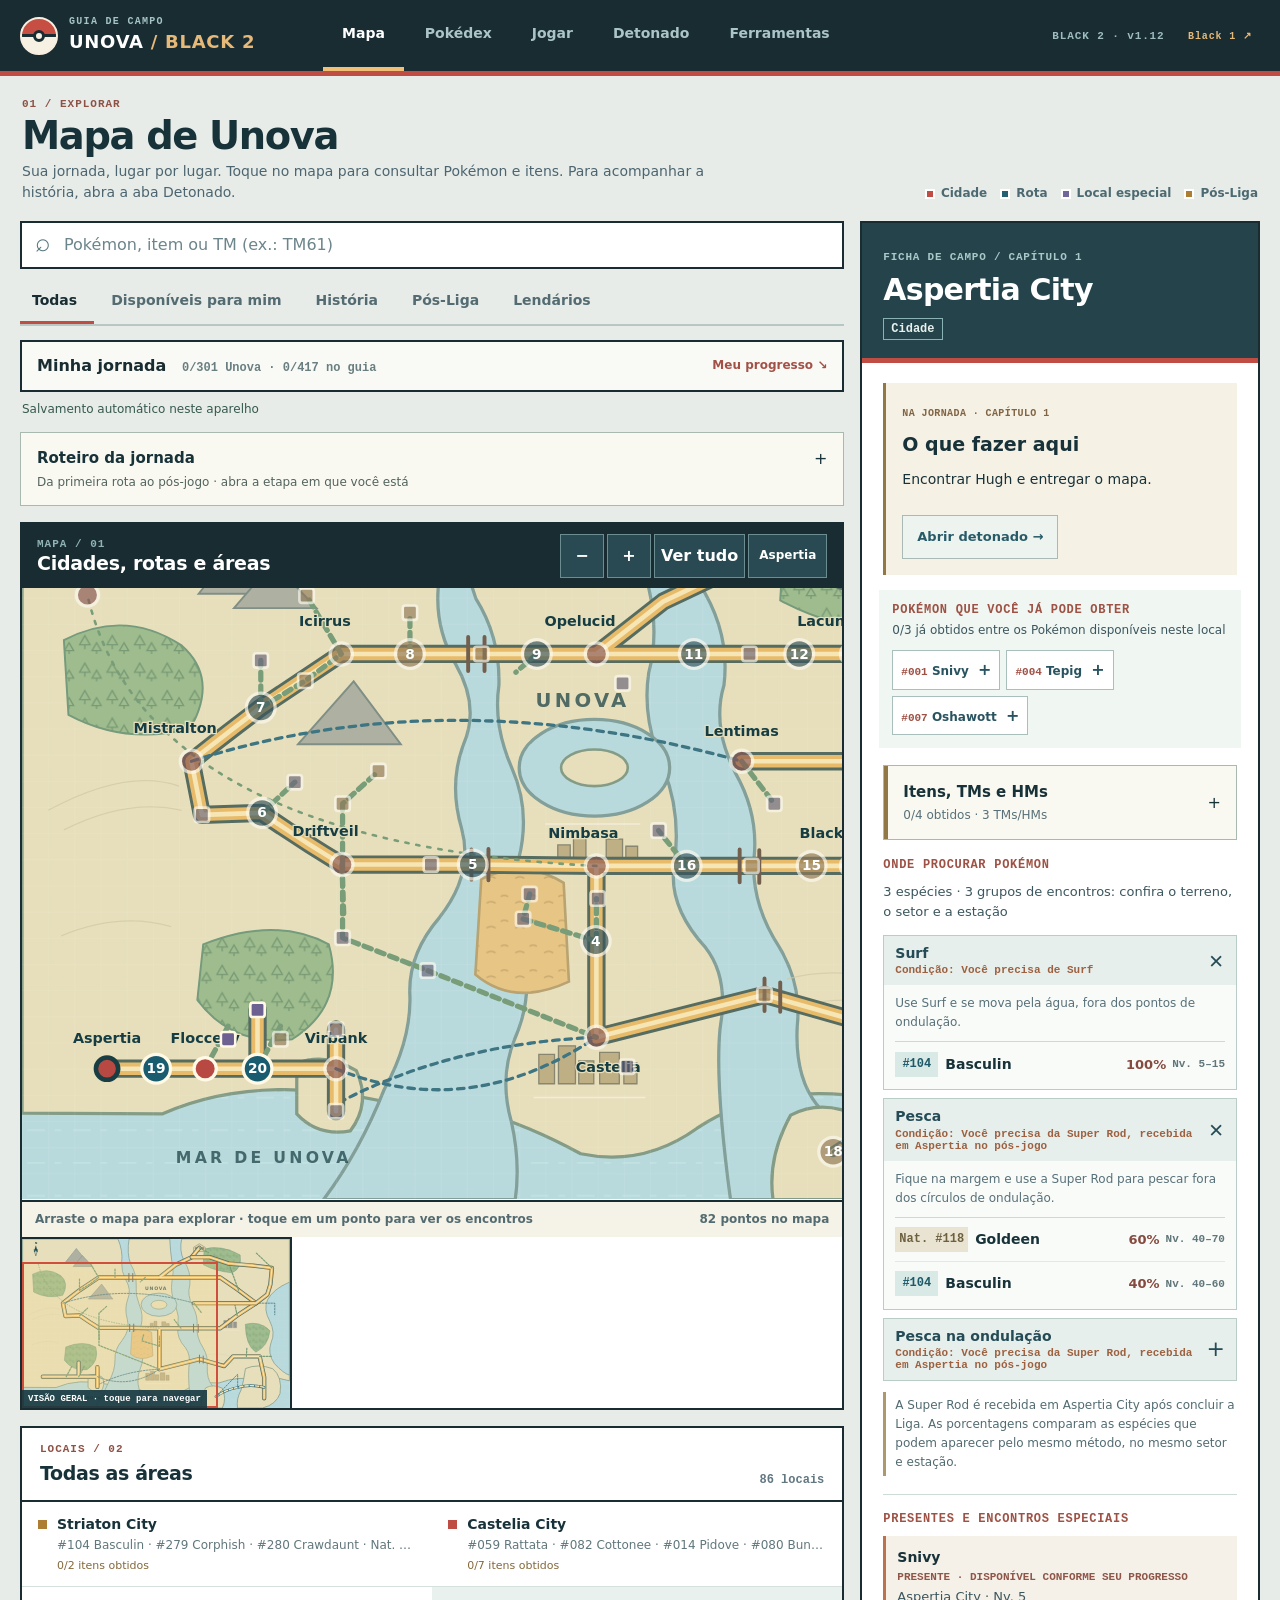
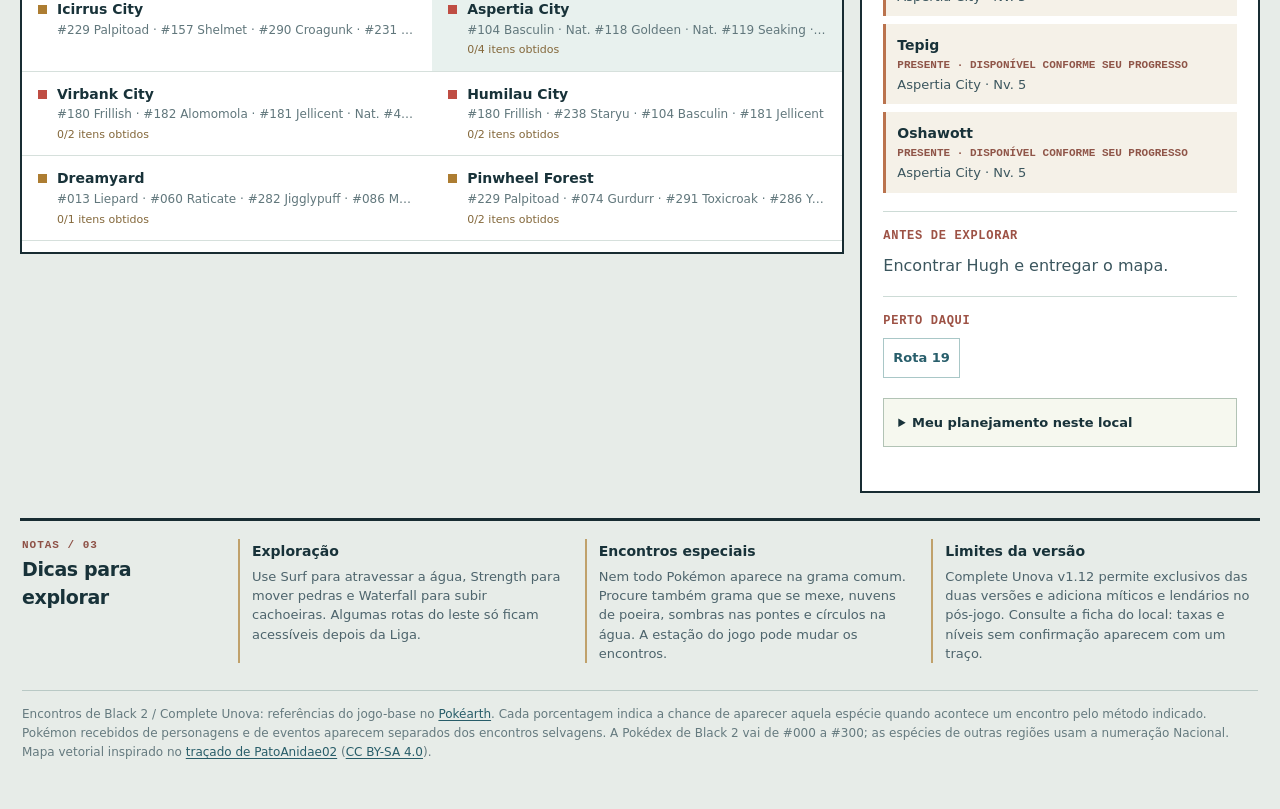
==== commit fc40ea53: "Restore original map geometry, full journey tools and playing view for Black 2" ====
--- a/black2.html
+++ b/black2.html
@@ -21,7 +21,7 @@
 
   <header class="topbar">
     <div class="brand"><span class="brand-mark" aria-hidden="true"><i></i></span><div><small>GUIA DE CAMPO</small><strong>UNOVA<span> / BLACK 2</span></strong></div></div>
-    <nav class="view-nav" aria-label="Navegação principal"><button type="button" class="view-tab active" data-view="map" aria-pressed="true"><svg class="nav-icon" viewBox="0 0 24 24" fill="none" stroke="currentColor" stroke-width="1.7" stroke-linecap="round" stroke-linejoin="round" aria-hidden="true"><path d="m3 5 6-2 6 2 6-2v16l-6 2-6-2-6 2Z"/><path d="M9 3v16M15 5v16"/></svg>Mapa</button><button type="button" class="view-tab" data-view="dex" aria-pressed="false"><svg class="nav-icon" viewBox="0 0 24 24" fill="none" stroke="currentColor" stroke-width="1.7" stroke-linecap="round" stroke-linejoin="round" aria-hidden="true"><rect x="5" y="3" width="14" height="18" rx="2"/><path d="M9 7h6M9 12h6M9 17h3"/></svg>Pokédex</button><button type="button" class="view-tab" data-view="play" aria-pressed="false"><svg class="nav-icon" viewBox="0 0 24 24" fill="none" stroke="currentColor" stroke-width="1.7" stroke-linecap="round" stroke-linejoin="round" aria-hidden="true"><path d="m9 5 11 7-11 7Z"/><path d="M4 5v14"/></svg>Detonado</button><button type="button" class="view-tab" data-view="tools" aria-pressed="false"><svg class="nav-icon" viewBox="0 0 24 24" fill="none" stroke="currentColor" stroke-width="1.7" stroke-linecap="round" stroke-linejoin="round" aria-hidden="true"><circle cx="5" cy="12" r="1"/><circle cx="12" cy="12" r="1"/><circle cx="19" cy="12" r="1"/></svg>Ferramentas</button></nav>
+    <nav class="view-nav" aria-label="Navegação principal"><button type="button" class="view-tab active" data-view="map" aria-pressed="true"><svg class="nav-icon" viewBox="0 0 24 24" fill="none" stroke="currentColor" stroke-width="1.7" stroke-linecap="round" stroke-linejoin="round" aria-hidden="true"><path d="m3 5 6-2 6 2 6-2v16l-6 2-6-2-6 2Z"/><path d="M9 3v16M15 5v16"/></svg>Mapa</button><button type="button" class="view-tab" data-view="dex" aria-pressed="false"><svg class="nav-icon" viewBox="0 0 24 24" fill="none" stroke="currentColor" stroke-width="1.7" stroke-linecap="round" stroke-linejoin="round" aria-hidden="true"><rect x="5" y="3" width="14" height="18" rx="2"/><path d="M9 7h6M9 12h6M9 17h3"/></svg>Pokédex</button><button type="button" class="view-tab" data-view="now" aria-pressed="false"><svg class="nav-icon" viewBox="0 0 24 24" fill="none" stroke="currentColor" stroke-width="1.7" aria-hidden="true"><path d="m9 5 11 7-11 7Z"/></svg>Jogar</button><button type="button" class="view-tab" data-view="play" aria-pressed="false"><svg class="nav-icon" viewBox="0 0 24 24" fill="none" stroke="currentColor" stroke-width="1.7" stroke-linecap="round" stroke-linejoin="round" aria-hidden="true"><path d="m9 5 11 7-11 7Z"/><path d="M4 5v14"/></svg>Detonado</button><button type="button" class="view-tab" data-view="tools" aria-pressed="false"><svg class="nav-icon" viewBox="0 0 24 24" fill="none" stroke="currentColor" stroke-width="1.7" stroke-linecap="round" stroke-linejoin="round" aria-hidden="true"><circle cx="5" cy="12" r="1"/><circle cx="12" cy="12" r="1"/><circle cx="19" cy="12" r="1"/></svg>Ferramentas</button></nav>
     <span class="edition">BLACK 2 · v1.12 <a href="index.html?game=black" class="game-return">Black 1 ↗</a></span>
   </header>
   <main>
@@ -42,11 +42,11 @@
       <section class="field-notes" aria-labelledby="notes-title"><div class="notes-heading"><span class="section-index">NOTAS / 03</span><h2 id="notes-title">Dicas para explorar</h2></div><div class="notes-grid"><div><b>Exploração</b><p>Use Surf para atravessar a água, Strength para mover pedras e Waterfall para subir cachoeiras. Algumas rotas do leste só ficam acessíveis depois da Liga.</p></div><div><b>Encontros especiais</b><p>Nem todo Pokémon aparece na grama comum. Procure também grama que se mexe, nuvens de poeira, sombras nas pontes e círculos na água. A estação do jogo pode mudar os encontros.</p></div><div><b>Limites da versão</b><p>Complete Unova v1.12 permite exclusivos das duas versões e adiciona míticos e lendários no pós-jogo. Consulte a ficha do local: taxas e níveis sem confirmação aparecem com um traço.</p></div></div></section>
     </div>
     <section id="dex-view" class="dex-view" aria-labelledby="dex-title" hidden><div class="dex-head"><div><span class="section-index">02 / CONSULTAR</span><h1 id="dex-title">Lista dos Pokémon</h1><p>Marque os Pokémon que você já obteve. A Pokédex de Unova segue a numeração original do jogo; a lista completa inclui também Pokémon de outras regiões encontrados neste guia.</p></div><div class="order-switch" role="group" aria-label="Ordem da lista"><button class="order-button active" type="button" data-order="dex" aria-pressed="true">Ordem da Pokédex</button><button class="order-button" type="button" data-order="journey" aria-pressed="false">Ordem de obtenção</button></div></div><div class="scope-switch" role="group" aria-label="Escopo da lista"><button class="scope-button active" type="button" data-scope="unova" aria-pressed="true">Pokédex de Unova · 301</button><button class="scope-button" type="button" data-scope="field" aria-pressed="false">Todas as espécies do guia</button></div><div class="dex-toolbar"><label class="dex-search"><span class="sr-only">Buscar na lista</span><input id="dex-search" type="search" autocomplete="off" placeholder="Buscar nome ou número, ex.: #010"></label><span id="dex-count" class="dex-count"></span></div><div id="dex-list" class="dex-list"></div></section>
-    <section id="team-view" class="team-view" hidden aria-label="Planejamento da equipe"></section><section id="play-view" class="play-view" hidden aria-label="Estou jogando agora"></section>
+    <section id="team-view" class="team-view" hidden aria-label="Planejamento da equipe"></section><section id="now-view" class="play-view" hidden aria-label="Estou jogando agora"></section><section id="play-view" class="play-view" hidden aria-label="Detonado"></section>
     <section id="tools-view" class="tools-view" hidden aria-label="Ferramentas da jornada"></section>
     <p class="source-note">Encontros de Black 2 / Complete Unova: referências do jogo-base no <a href="https://www.serebii.net/pokearth/unova/" target="_blank" rel="noopener noreferrer">Pokéarth</a>. Cada porcentagem indica a chance de aparecer aquela espécie quando acontece um encontro pelo método indicado. Pokémon recebidos de personagens e de eventos aparecem separados dos encontros selvagens. A Pokédex de Black 2 vai de #000 a #300; as espécies de outras regiões usam a numeração Nacional. Mapa vetorial inspirado no <a href="https://commons.wikimedia.org/wiki/File:UnovaMap.png" target="_blank" rel="noopener noreferrer">traçado de PatoAnidae02</a> (<a href="https://creativecommons.org/licenses/by-sa/4.0/" target="_blank" rel="noopener noreferrer">CC BY-SA 4.0</a>).</p>
   </main>
   <div id="scrim" class="scrim" hidden></div>
-  <script src="black2-data.js"></script><script src="black2-chapters.js"></script><script src="black2-extra.js"></script><script src="black2-hack-data.js"></script><script src="black2-hack.js"></script><script src="black2-bridge.js"></script><script src="item-guide.js"></script><script src="progress-store.js"></script><script src="offline.js"></script><script src="black2-app.js"></script>
+  <script src="black2-data.js"></script><script src="black2-chapters.js"></script><script src="black2-extra.js"></script><script src="black2-hack-data.js"></script><script src="black2-hack.js"></script><script src="map-data.js"></script><script src="black2-bridge.js"></script><script src="black2-adventure.js"></script><script src="black2-playing.js"></script><script src="item-guide.js"></script><script src="progress-store.js"></script><script src="offline.js"></script><script src="black2-app.js"></script>
 </body>
 </html>
--- a/black2-walkthrough.css
+++ b/black2-walkthrough.css
@@ -1,2 +1,2 @@
 /* Only the new walkthrough and four-tab layout extend Black 1's CSS. */
-.game-return{display:inline-block;color:#e6b979;font-size:10px;padding:8px;text-decoration:none;margin-left:8px}.walkthrough-open,.walkthrough-controls button,.walkthrough-footer button{border:1px solid #a9b9b6;background:#edf3ef;color:#285b68;min-height:44px;padding:10px 14px;font-weight:750;font-size:13px}.walkthrough-controls{display:flex;align-items:end;gap:14px;margin:18px 0}.walkthrough-controls label{flex:1;font-size:13px;font-weight:700}.walkthrough-controls select{width:100%;margin-top:7px;border:1px solid #a9b9b6;background:#fff;color:var(--ink);padding:12px;font:inherit;font-size:16px;min-height:48px}.walkthrough-reader{border:2px solid var(--deep);background:#fff}.walkthrough-step{padding:20px 23px;border-bottom:1px solid #cadad4}.walkthrough-step:last-child{border-bottom:0}.walkthrough-step label{display:flex;align-items:center;gap:13px;line-height:1.4}.walkthrough-step input{width:23px;height:23px;accent-color:#285b68;flex:none}.walkthrough-step small{display:block;font:800 10px ui-monospace,monospace;color:#8e5146;margin-bottom:4px}.walkthrough-step b{font-size:17px}.walkthrough-step p{font-size:15px;line-height:1.8;margin:15px 0 0;padding-left:36px}.walkthrough-extra{background:#f3f1e7;border:1px solid #a9b9b6;margin-top:12px}.walkthrough-extra>summary{padding:15px;min-height:48px}.walkthrough-note{display:block;margin-top:24px;font-size:13px;font-weight:700}.walkthrough-footer{display:flex;justify-content:space-between;gap:14px;margin:24px 0}.tools-view select{font:16px system-ui;min-height:48px;width:100%;padding:10px;background:#fff;border:1px solid #a9b9b6;color:var(--ink)}.tools-view .story-chapter{background:#f3f1e7;border:1px solid #a9b9b6;margin-bottom:12px}.tools-view .story-chapter>summary{padding:16px;min-height:52px}.tools-view details details>summary{min-height:44px;padding:12px 0;cursor:pointer}.tools-view .story-chapter-body p{line-height:1.7}.story-context .walkthrough-open{margin-top:10px}@media(max-width:700px){.view-nav{grid-template-columns:repeat(4,minmax(0,1fr))}.edition{white-space:normal;text-align:right;line-height:1.5}.game-return{display:block;padding:0;margin:0}.walkthrough-controls{align-items:stretch;flex-direction:column}.walkthrough-step{padding:18px 16px}.walkthrough-step p{padding-left:0}.walkthrough-step b{font-size:16px}.walkthrough-controls button{align-self:start}.brand strong{font-size:16px}.brand small{font-size:9px}}
+.game-return{display:inline-block;color:#e6b979;font-size:10px;padding:8px;text-decoration:none;margin-left:8px}.walkthrough-open,.walkthrough-controls button,.walkthrough-footer button{border:1px solid #a9b9b6;background:#edf3ef;color:#285b68;min-height:44px;padding:10px 14px;font-weight:750;font-size:13px}.walkthrough-controls{display:flex;align-items:end;gap:14px;margin:18px 0}.walkthrough-controls label{flex:1;font-size:13px;font-weight:700}.walkthrough-controls select{width:100%;margin-top:7px;border:1px solid #a9b9b6;background:#fff;color:var(--ink);padding:12px;font:inherit;font-size:16px;min-height:48px}.walkthrough-reader{border:2px solid var(--deep);background:#fff}.walkthrough-step{padding:20px 23px;border-bottom:1px solid #cadad4}.walkthrough-step:last-child{border-bottom:0}.walkthrough-step label{display:flex;align-items:center;gap:13px;line-height:1.4}.walkthrough-step input{width:23px;height:23px;accent-color:#285b68;flex:none}.walkthrough-step small{display:block;font:800 10px ui-monospace,monospace;color:#8e5146;margin-bottom:4px}.walkthrough-step b{font-size:17px}.walkthrough-step p{font-size:15px;line-height:1.8;margin:15px 0 0;padding-left:36px}.walkthrough-extra{background:#f3f1e7;border:1px solid #a9b9b6;margin-top:12px}.walkthrough-extra>summary{padding:15px;min-height:48px}.walkthrough-note{display:block;margin-top:24px;font-size:13px;font-weight:700}.walkthrough-footer{display:flex;justify-content:space-between;gap:14px;margin:24px 0}.tools-view select{font:16px system-ui;min-height:48px;width:100%;padding:10px;background:#fff;border:1px solid #a9b9b6;color:var(--ink)}.tools-view .story-chapter{background:#f3f1e7;border:1px solid #a9b9b6;margin-bottom:12px}.tools-view .story-chapter>summary{padding:16px;min-height:52px}.tools-view details details>summary{min-height:44px;padding:12px 0;cursor:pointer}.tools-view .story-chapter-body p{line-height:1.7}.story-context .walkthrough-open{margin-top:10px}@media(max-width:700px){.view-nav{grid-template-columns:repeat(5,minmax(0,1fr))}.edition{white-space:normal;text-align:right;line-height:1.5}.game-return{display:block;padding:0;margin:0}.walkthrough-controls{align-items:stretch;flex-direction:column}.walkthrough-step{padding:18px 16px}.walkthrough-step p{padding-left:0}.walkthrough-step b{font-size:16px}.walkthrough-controls button{align-self:start}.brand strong{font-size:16px}.brand small{font-size:9px}}
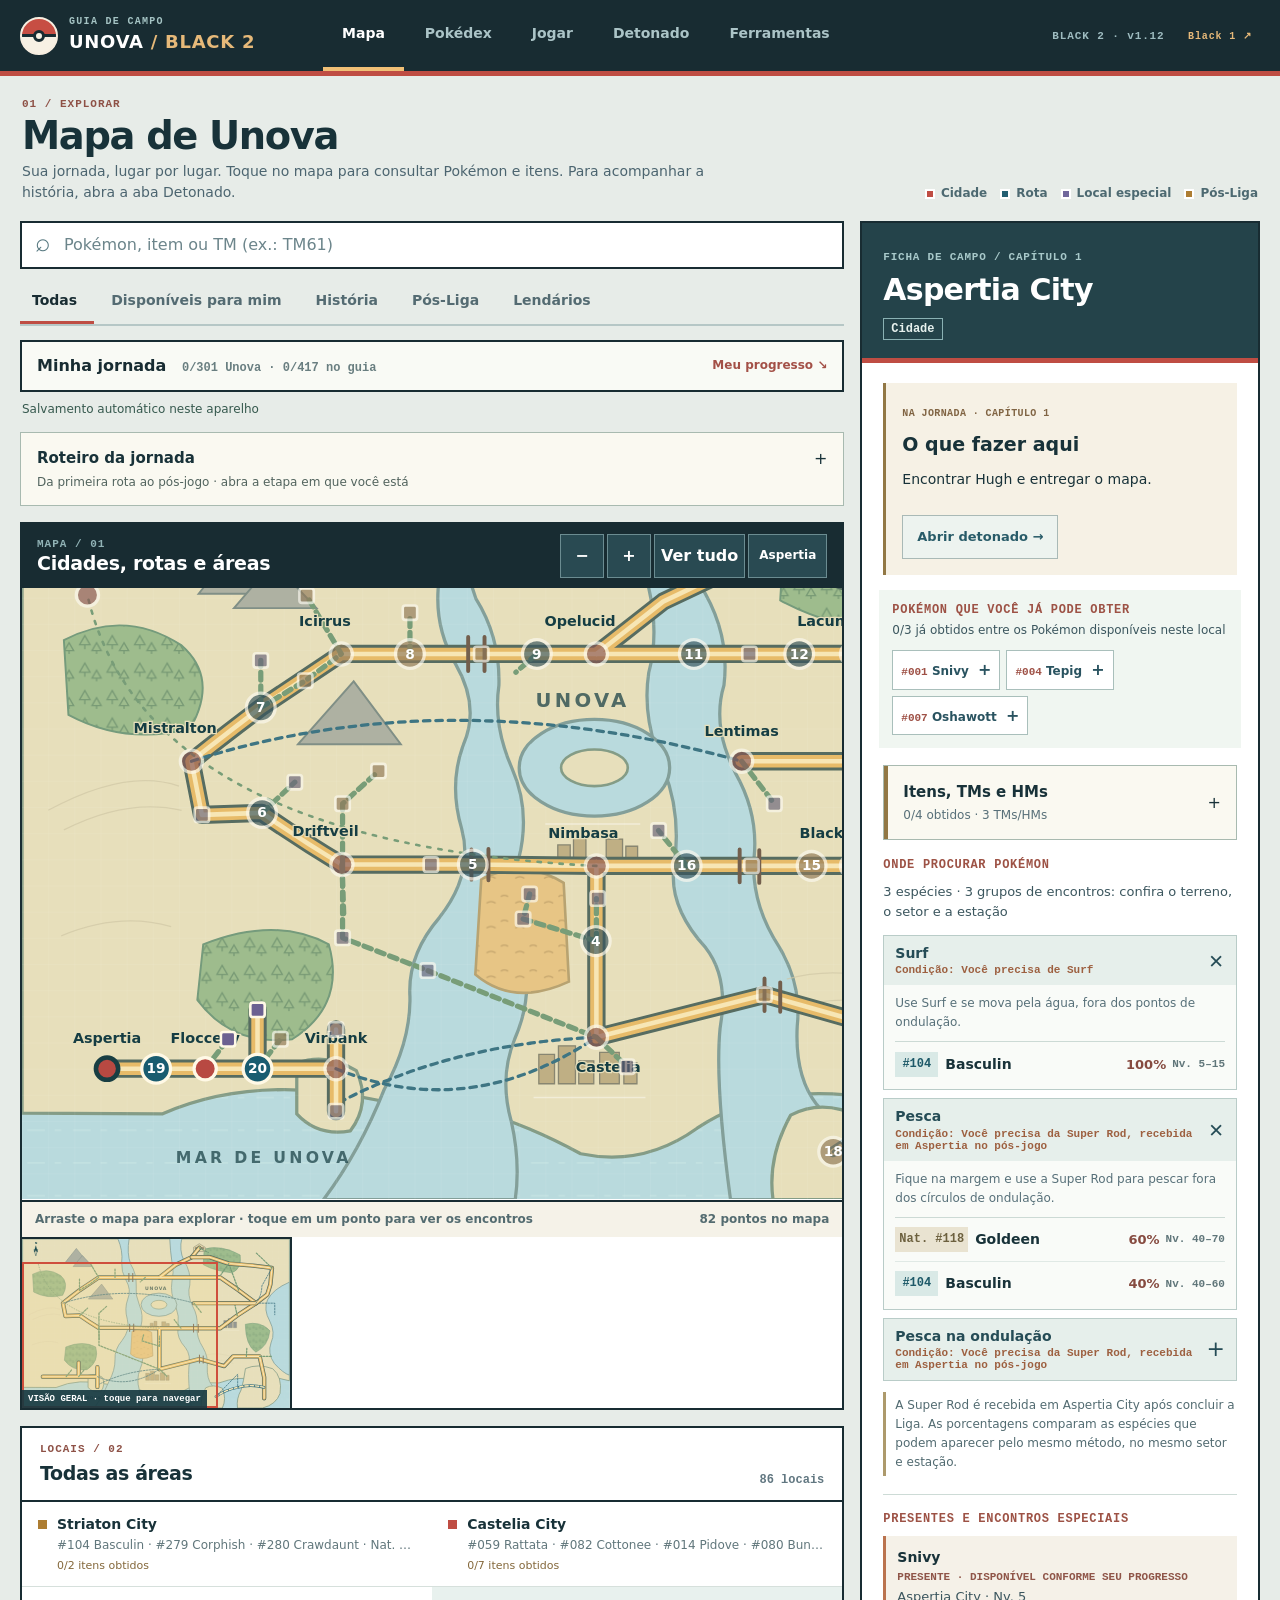
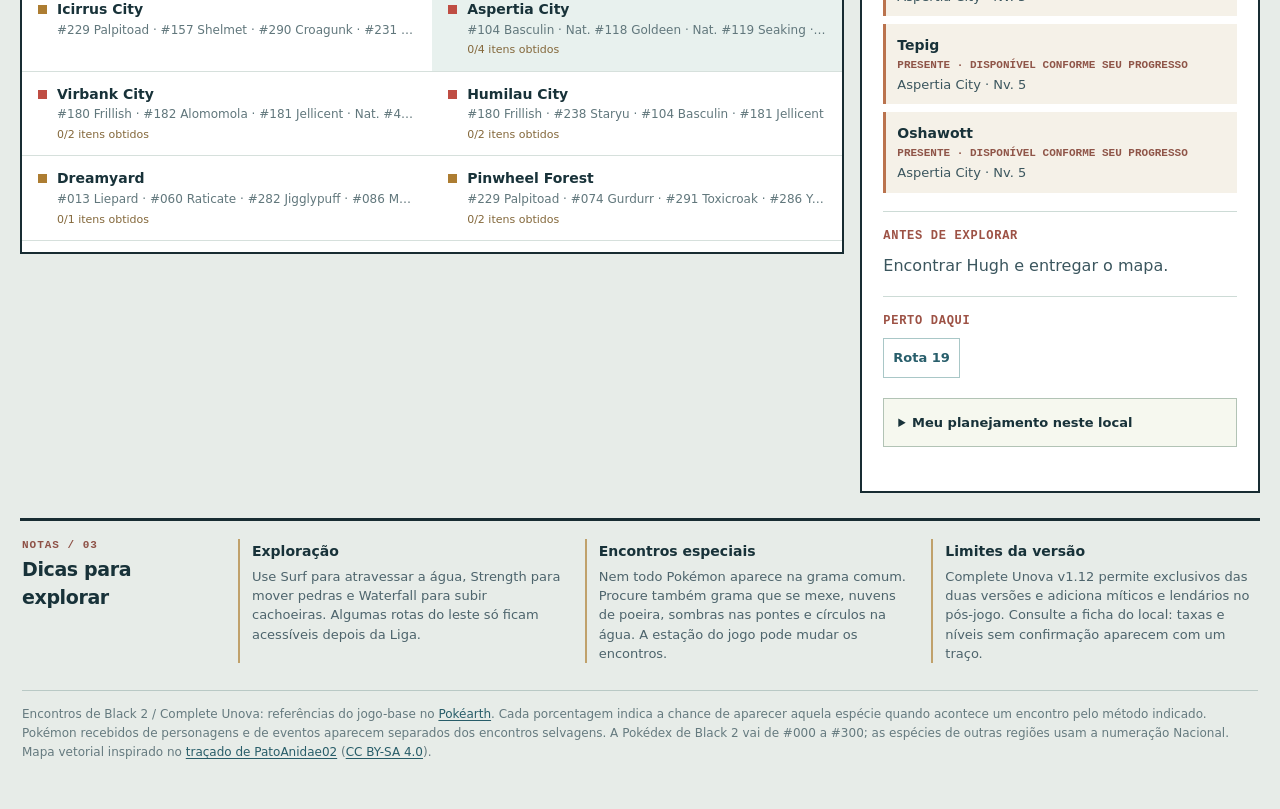
==== commit 1d762588: "Add edition registry and legacy package adapters without changing journeys" ====
--- a/black2.html
+++ b/black2.html
@@ -47,6 +47,6 @@
     <p class="source-note">Encontros de Black 2 / Complete Unova: referências do jogo-base no <a href="https://www.serebii.net/pokearth/unova/" target="_blank" rel="noopener noreferrer">Pokéarth</a>. Cada porcentagem indica a chance de aparecer aquela espécie quando acontece um encontro pelo método indicado. Pokémon recebidos de personagens e de eventos aparecem separados dos encontros selvagens. A Pokédex de Black 2 vai de #000 a #300; as espécies de outras regiões usam a numeração Nacional. Mapa vetorial inspirado no <a href="https://commons.wikimedia.org/wiki/File:UnovaMap.png" target="_blank" rel="noopener noreferrer">traçado de PatoAnidae02</a> (<a href="https://creativecommons.org/licenses/by-sa/4.0/" target="_blank" rel="noopener noreferrer">CC BY-SA 4.0</a>).</p>
   </main>
   <div id="scrim" class="scrim" hidden></div>
-  <script src="black2-data.js"></script><script src="black2-chapters.js"></script><script src="black2-extra.js"></script><script src="black2-hack-data.js"></script><script src="black2-hack.js"></script><script src="map-data.js"></script><script src="black2-bridge.js"></script><script src="black2-adventure.js"></script><script src="black2-playing.js"></script><script src="item-guide.js"></script><script src="progress-store.js"></script><script src="offline.js"></script><script src="black2-app.js"></script>
+  <script src="black2-data.js"></script><script src="black2-chapters.js"></script><script src="black2-extra.js"></script><script src="black2-hack-data.js"></script><script src="black2-hack.js"></script><script src="map-data.js"></script><script src="black2-bridge.js"></script><script src="black2-adventure.js"></script><script src="black2-playing.js"></script><script src="item-guide.js"></script><script src="progress-store.js"></script><script src="offline.js"></script><script src="core/game-registry.js"></script><script src="packages/black2-complete/adapter.js"></script><script src="black2-app.js"></script>
 </body>
 </html>
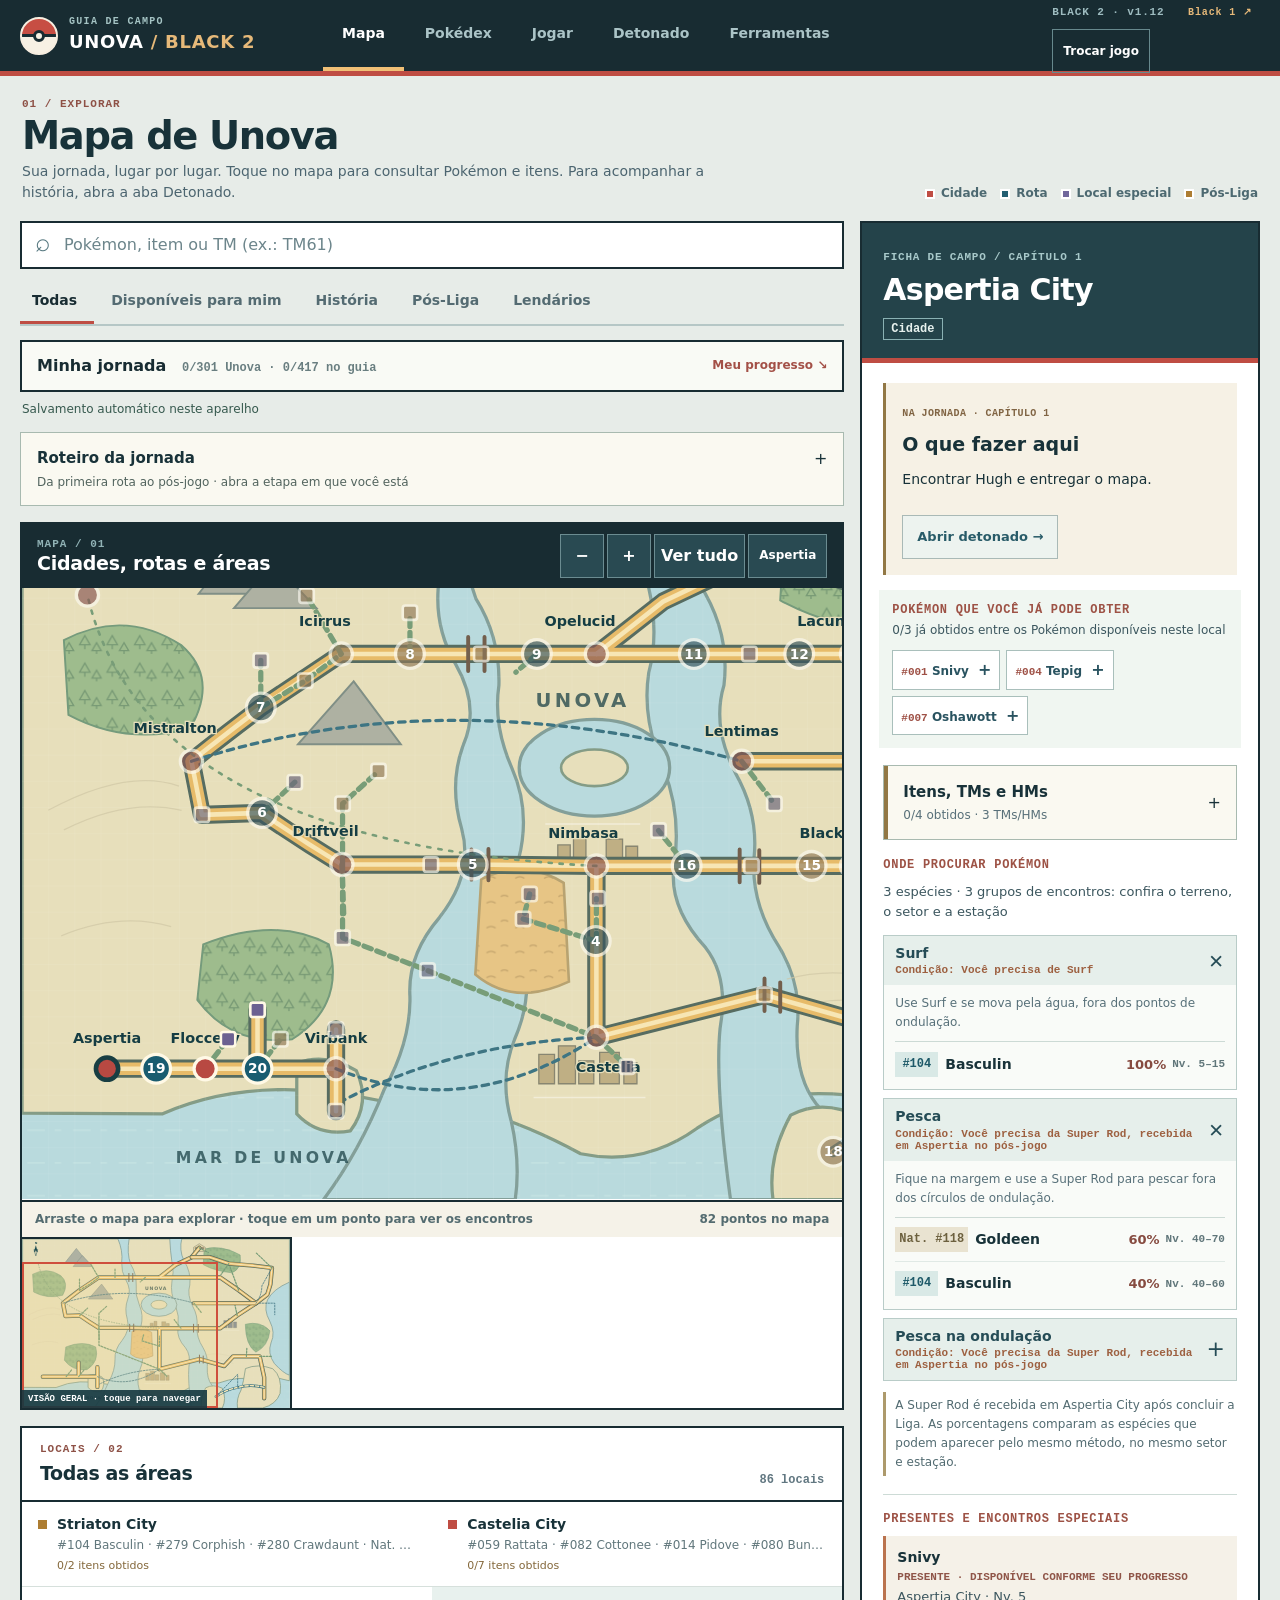
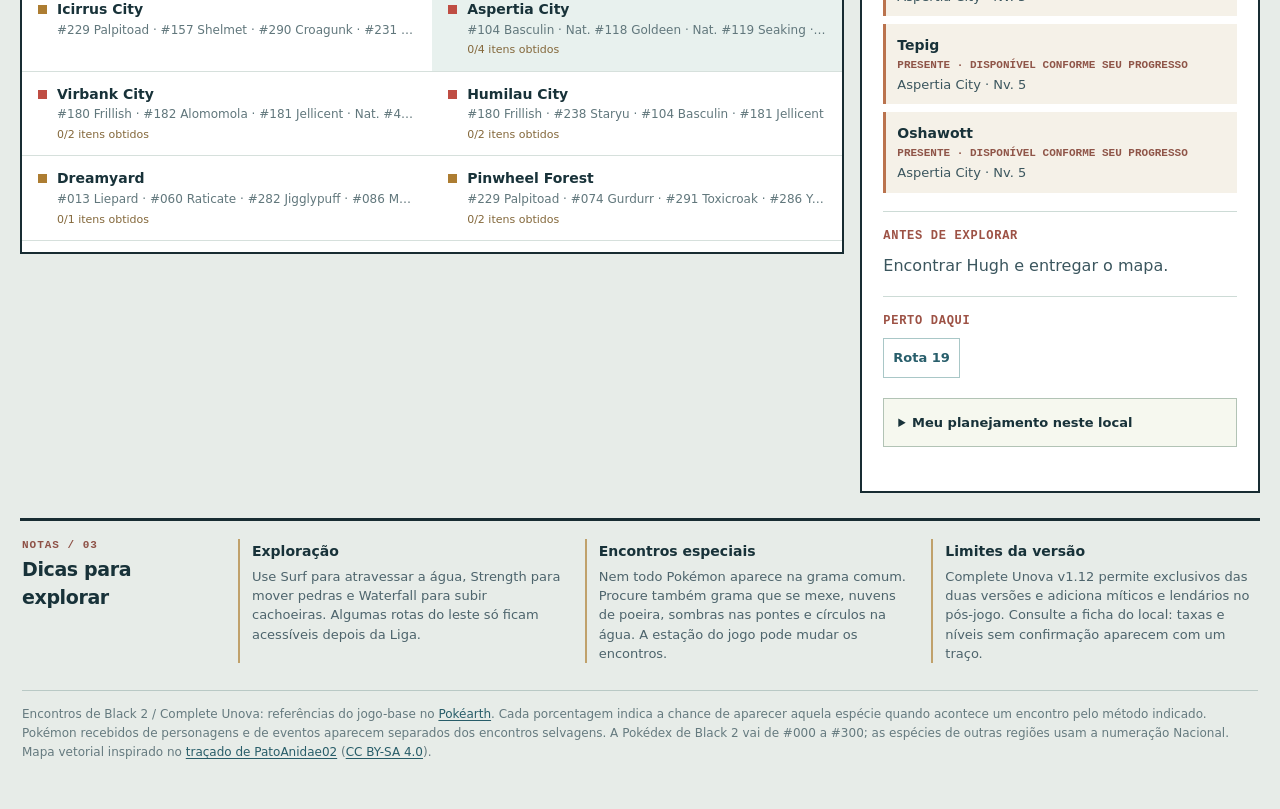
==== commit 2d16ef97: "Add on-demand game chooser while continuing the last journey" ====
--- a/black2.html
+++ b/black2.html
@@ -17,12 +17,13 @@
   <link rel="stylesheet" href="planner.css">
   <link rel="stylesheet" href="black2-walkthrough.css">
 </head>
-<body>
+<body data-edition="pokemon-black2-complete-unova-1.12">
 
   <header class="topbar">
     <div class="brand"><span class="brand-mark" aria-hidden="true"><i></i></span><div><small>GUIA DE CAMPO</small><strong>UNOVA<span> / BLACK 2</span></strong></div></div>
+<button type="button" class="game-switch game-switch-mobile" data-game-picker aria-haspopup="dialog" aria-expanded="false">Trocar jogo</button>
     <nav class="view-nav" aria-label="Navegação principal"><button type="button" class="view-tab active" data-view="map" aria-pressed="true"><svg class="nav-icon" viewBox="0 0 24 24" fill="none" stroke="currentColor" stroke-width="1.7" stroke-linecap="round" stroke-linejoin="round" aria-hidden="true"><path d="m3 5 6-2 6 2 6-2v16l-6 2-6-2-6 2Z"/><path d="M9 3v16M15 5v16"/></svg>Mapa</button><button type="button" class="view-tab" data-view="dex" aria-pressed="false"><svg class="nav-icon" viewBox="0 0 24 24" fill="none" stroke="currentColor" stroke-width="1.7" stroke-linecap="round" stroke-linejoin="round" aria-hidden="true"><rect x="5" y="3" width="14" height="18" rx="2"/><path d="M9 7h6M9 12h6M9 17h3"/></svg>Pokédex</button><button type="button" class="view-tab" data-view="now" aria-pressed="false"><svg class="nav-icon" viewBox="0 0 24 24" fill="none" stroke="currentColor" stroke-width="1.7" aria-hidden="true"><path d="m9 5 11 7-11 7Z"/></svg>Jogar</button><button type="button" class="view-tab" data-view="play" aria-pressed="false"><svg class="nav-icon" viewBox="0 0 24 24" fill="none" stroke="currentColor" stroke-width="1.7" stroke-linecap="round" stroke-linejoin="round" aria-hidden="true"><path d="m9 5 11 7-11 7Z"/><path d="M4 5v14"/></svg>Detonado</button><button type="button" class="view-tab" data-view="tools" aria-pressed="false"><svg class="nav-icon" viewBox="0 0 24 24" fill="none" stroke="currentColor" stroke-width="1.7" stroke-linecap="round" stroke-linejoin="round" aria-hidden="true"><circle cx="5" cy="12" r="1"/><circle cx="12" cy="12" r="1"/><circle cx="19" cy="12" r="1"/></svg>Ferramentas</button></nav>
-    <span class="edition">BLACK 2 · v1.12 <a href="index.html?game=black" class="game-return">Black 1 ↗</a></span>
+    <span class="edition">BLACK 2 · v1.12 <a href="index.html?game=black" class="game-return">Black 1 ↗</a><button type="button" class="game-switch" data-game-picker aria-haspopup="dialog" aria-expanded="false">Trocar jogo</button></span>
   </header>
   <main>
     <div id="map-view">
@@ -47,6 +48,6 @@
     <p class="source-note">Encontros de Black 2 / Complete Unova: referências do jogo-base no <a href="https://www.serebii.net/pokearth/unova/" target="_blank" rel="noopener noreferrer">Pokéarth</a>. Cada porcentagem indica a chance de aparecer aquela espécie quando acontece um encontro pelo método indicado. Pokémon recebidos de personagens e de eventos aparecem separados dos encontros selvagens. A Pokédex de Black 2 vai de #000 a #300; as espécies de outras regiões usam a numeração Nacional. Mapa vetorial inspirado no <a href="https://commons.wikimedia.org/wiki/File:UnovaMap.png" target="_blank" rel="noopener noreferrer">traçado de PatoAnidae02</a> (<a href="https://creativecommons.org/licenses/by-sa/4.0/" target="_blank" rel="noopener noreferrer">CC BY-SA 4.0</a>).</p>
   </main>
   <div id="scrim" class="scrim" hidden></div>
-  <script src="black2-data.js"></script><script src="black2-chapters.js"></script><script src="black2-extra.js"></script><script src="black2-hack-data.js"></script><script src="black2-hack.js"></script><script src="map-data.js"></script><script src="black2-bridge.js"></script><script src="black2-adventure.js"></script><script src="black2-playing.js"></script><script src="item-guide.js"></script><script src="progress-store.js"></script><script src="offline.js"></script><script src="core/game-registry.js"></script><script src="packages/black2-complete/adapter.js"></script><script src="black2-app.js"></script>
+  <script src="black2-data.js"></script><script src="black2-chapters.js"></script><script src="black2-extra.js"></script><script src="black2-hack-data.js"></script><script src="black2-hack.js"></script><script src="map-data.js"></script><script src="black2-bridge.js"></script><script src="black2-adventure.js"></script><script src="black2-playing.js"></script><script src="core/item-queries.js"></script><script src="item-guide.js"></script><script src="progress-store.js"></script><script src="offline.js"></script><script src="core/game-registry.js"></script><script src="core/game-picker.js"></script><script src="core/encounter-queries.js"></script><script src="packages/black2-complete/encounters.js"></script><script src="packages/black2-complete/adapter.js"></script><script src="black2-app.js"></script>
 </body>
 </html>
--- a/style.css
+++ b/style.css
@@ -55,3 +55,9 @@
 /* Tools share the field guide's paper, ink and quiet borders. */
 .tools-view{max-width:1120px;margin:30px auto}.guide-intro h1{font-size:clamp(27px,4vw,42px);margin:8px 0}.guide-intro p{max-width:680px;line-height:1.7}.guide-spoilers{display:flex;align-items:center;gap:9px;font-size:14px;margin:18px 0}.guide-spoilers input,.guide-tasks input{width:18px;height:18px;accent-color:#375b48;flex-shrink:0}.guide-now-card{background:#f6f1e5;border:1px solid #b7bea9;border-left:4px solid #927845;padding:22px;margin:24px 0}.guide-now-card h2{font-size:12px;letter-spacing:.08em;text-transform:uppercase;color:#806443;margin:0 0 17px}.guide-now-card h3{font-size:24px;margin:6px 0 12px}.guide-now-card p{line-height:1.7}.guide-eyebrow{font:700 11px ui-monospace,monospace;color:#806443}.guide-now-card small,.guide-row small,.guide-area-content small{display:block;font-size:12px;line-height:1.6;color:#5c7066}.guide-tools-grid{display:grid;grid-template-columns:repeat(2,minmax(0,1fr));gap:12px;align-items:start}.guide-tool{border:1px solid #b4c2b5;background:#fafaf3;min-width:0}.guide-tool>summary{cursor:pointer;list-style:none;padding:18px 20px;min-height:85px;border-left:3px solid #a6b99c}.guide-tool>summary b,.guide-tool>summary small{display:block}.guide-tool>summary b{font-size:16px}.guide-tool>summary small{font-size:12px;line-height:1.5;color:#5c7066;margin-top:5px}.guide-tool[open]>summary{border-bottom:1px solid #cad5c5;border-left-color:#927845}.guide-tool-body{padding:16px 20px}.guide-tool-body p,.guide-area-content p{font-size:14px;line-height:1.65}.guide-tool-body label,.guide-area-content label{display:block;font-size:12px;font-weight:700;margin:12px 0 7px}.guide-tool-body input[type=search],.guide-tool-body input[type=email],.guide-tool-body input[type=text],.guide-tool-body select,.guide-area-content textarea{width:100%;min-height:44px;border:1px solid #a4b7a8;border-radius:0;background:#fff;color:#203d37;padding:10px;font:inherit;font-size:14px;max-width:100%}.guide-inline{display:flex;align-items:center;gap:8px;flex-wrap:wrap}.guide-inline select{flex:1;min-width:180px}.guide-tool-body button,.guide-now-card button,.area-tools button{font:700 12px ui-sans-serif,system-ui;border:1px solid #a9bfaf;background:#edf3e8;color:#294d41;padding:8px 11px;min-height:44px;cursor:pointer;max-width:100%;overflow-wrap:anywhere}.guide-row{padding:13px 0;border-top:1px solid #d3dbce;overflow-wrap:anywhere}.guide-row h4{font-size:16px;margin:0 0 8px}.guide-row p{margin:7px 0}.guide-row>a{display:inline-block;font-size:12px;min-height:36px;margin-left:8px;color:#526b5a}.guide-row-head{display:flex;align-items:center;justify-content:space-between;gap:10px}.guide-tasks{margin:18px 0}.guide-tasks>div{display:flex;align-items:center;justify-content:space-between;gap:10px;border-top:1px solid #d3d5c6;padding:10px 0}.guide-tasks label{display:flex;align-items:center;gap:9px;font-size:14px;line-height:1.5}.guide-choice{border-left:3px solid #a47642;padding:10px 14px;background:#f9eeda}.guide-more summary,.guide-help summary,.guide-category summary,.area-tools>summary,.guide-area-content details>summary{min-height:44px;padding:12px 0;cursor:pointer;font-size:13px;font-weight:750}.guide-more,.guide-help,.guide-category{border-top:1px solid #c9d4c4}.area-tools{border:1px solid #b2c3b5;margin:20px 0;background:#f6f8ef}.area-tools>summary{padding:14px}.guide-area-content{padding:0 14px 16px}.guide-area-content textarea{resize:vertical}.guide-area-content h4{font-size:14px}.capture-prep{padding-left:21px;font-size:14px;line-height:1.8}.capture-prep li{margin:10px 0}.guide-tool-body :focus-visible,.guide-now-card :focus-visible,.area-tools :focus-visible{outline:3px solid #977943;outline-offset:2px}.guide-tool summary::-webkit-details-marker{display:none}.cloud-message{font-size:13px;line-height:1.6}.view-nav{flex-wrap:wrap}
 @media(max-width:700px){.guide-tools-grid{grid-template-columns:1fr}.tools-view{margin:22px 0}.guide-now-card{padding:17px}.guide-tool>summary{padding:16px}.guide-tool-body{padding:14px 16px}.guide-tasks>div{align-items:flex-start}.guide-tasks button{flex-shrink:0}.topbar{flex-wrap:wrap}.view-nav{gap:4px}.view-tab{padding:10px!important;font-size:12px!important}}
+
+/* Game selection uses the same field-guide colors and is mounted only on request. */
+.game-switch{display:block;min-height:44px;padding:6px 10px;margin-top:3px;border:1px solid #67898d;background:transparent;color:#fff;font:700 12px system-ui;letter-spacing:0;cursor:pointer}.game-switch-mobile{display:none}.game-switch:hover{background:#27434a}
+.game-picker{box-sizing:border-box;width:calc(100% - 24px);max-width:520px;max-height:calc(100dvh - 32px);padding:0;border:1px solid #9eb3a8;background:#faf9f1;color:#173c3c;overflow:auto}.game-picker::backdrop{background:#0b2530aa}.game-picker-body{padding:20px}.game-picker-heading{display:flex;align-items:center;justify-content:space-between;gap:12px}.game-picker-heading h2{margin:0;font-size:22px}.game-picker-heading button{width:44px;height:44px;flex:none;border:1px solid #9eb3a8;background:transparent;color:inherit;font-size:26px;cursor:pointer}.game-picker-list{margin-top:14px}.game-option{display:block;padding:15px 0;border-top:1px solid #d1d7cb;text-decoration:none;color:inherit;overflow-wrap:anywhere}.game-option:last-child{border-bottom:1px solid #d1d7cb}.game-option:hover{background:#edf2e6}.game-option strong{display:block;font-size:16px;line-height:1.5}.game-option small{display:block;font-size:12px;color:#52645e;line-height:1.6;margin-top:3px}.game-current-label{display:inline-block;margin-left:9px;color:#806443;font-size:11px}.game-picker p{margin:15px 0 0;font-size:12px;line-height:1.6;color:#52645e}.game-option:focus-visible{outline:3px solid #df9a45;outline-offset:2px}
+@media(max-width:1020px){.game-switch-mobile{display:block;align-self:center;margin-top:0}.topbar .brand{min-width:0}.topbar .view-nav{min-width:0}}
+@media(max-width:900px){.game-switch-mobile{margin-left:auto}.game-picker-body{padding:16px}}
